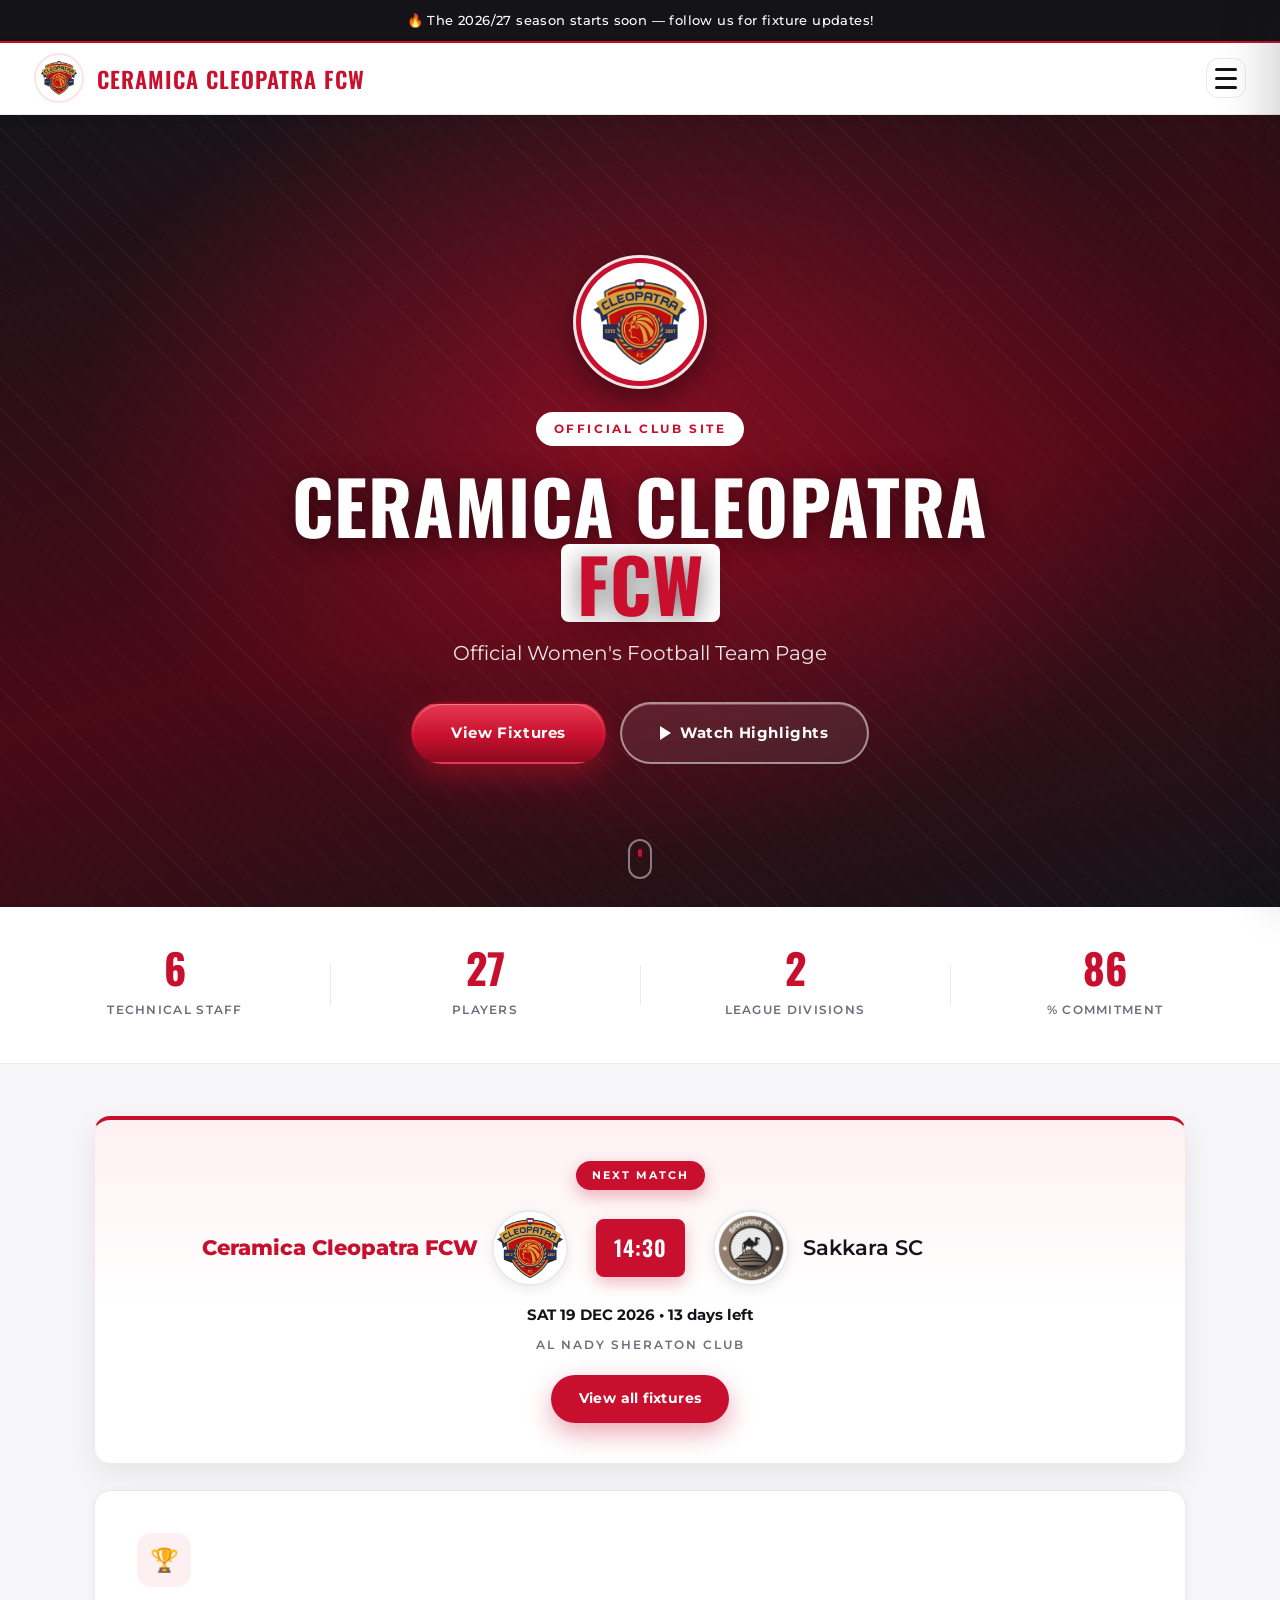
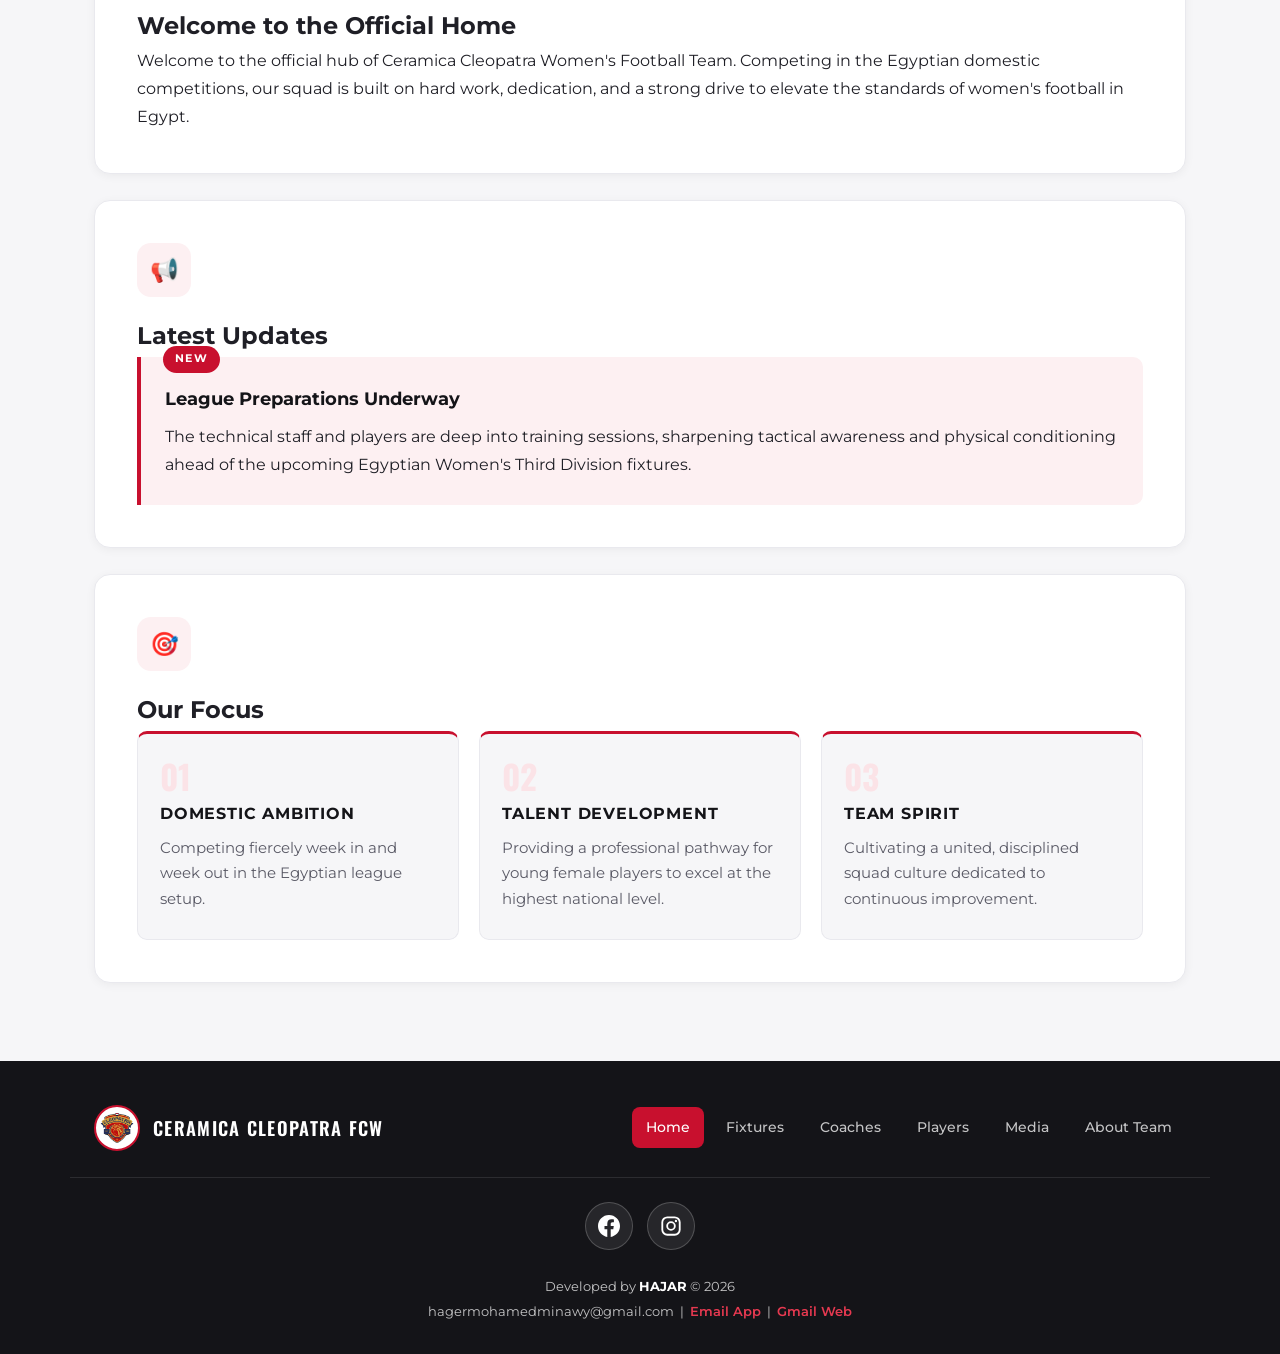
==== index.html @ 6d7df03a "Premium hero buttons" ====
<!DOCTYPE html>
<html lang="en" dir="ltr">
<head>
  <meta charset="UTF-8">
  <meta name="viewport" content="width=device-width, initial-scale=1.0">
  <title>Ceramica Cleopatra FCW - Home</title>
  <meta name="description" content="Official website of Ceramica Cleopatra Women's Football Team - competing in Egyptian domestic competitions.">
  <meta property="og:type" content="website">
  <meta property="og:site_name" content="Ceramica Cleopatra FCW">
  <meta property="og:title" content="Ceramica Cleopatra FCW - Home">
  <meta property="og:description" content="Official website of Ceramica Cleopatra Women's Football Team - competing in Egyptian domestic competitions.">
  <meta property="og:image" content="logo.png">
  <meta name="twitter:card" content="summary_large_image">

  <!-- Modern Athletic Typography -->
  <link rel="preconnect" href="https://fonts.googleapis.com">
  <link rel="preconnect" href="https://fonts.gstatic.com" crossorigin>
  <link href="https://fonts.googleapis.com/css2?family=Montserrat:wght@400;500;600;700;800&family=Oswald:wght@500;600;700&family=Cairo:wght@400;500;600;700;800&display=swap" rel="stylesheet">

  <link rel="icon" type="image/png" href="logo.png">
  <!-- Analytics: 1) publish the site, 2) add it at dash.cloudflare.com → Web Analytics (free),
       3) paste your token below and uncomment the script. -->
  <!-- <script defer src="https://static.cloudflareinsights.com/beacon.min.js" data-cf-beacon='{"token": "PASTE_TOKEN_HERE"}'></script> -->
  <link rel="stylesheet" href="style.css?v=12">
</head>
<body>

  <!-- Top announcement bar -->
  <div class="announcement-bar" data-i18n="announcement">
    🔥 The 2026/27 season starts soon — follow us for fixture updates!
  </div>

  <header class="site-header">
    <a href="index.html" class="brand-logo">
      <img src="logo.png" alt="Ceramica Cleopatra FC Logo" onerror="this.onerror=null;this.src='https://via.placeholder.com/50?text=FC'">
      <span class="brand-title" data-i18n="logoTitle">Ceramica Cleopatra FCW</span>
    </a>
    <button class="menu-toggle" id="menuToggle" aria-label="Open Navigation">
      <span class="bar"></span><span class="bar"></span><span class="bar"></span>
    </button>
  </header>

  <nav class="nav-drawer" id="navDrawer">
    <button class="close-btn" id="closeBtn" aria-label="Close Navigation">&times;</button>
    <div class="drawer-brand">Ceramica Cleopatra <span>FCW</span></div>
    <ul class="drawer-menu">
      <li><a href="index.html" data-i18n="home">Home</a></li>
      <li><a href="fixtures.html" data-i18n="fixtures">Fixtures</a></li>
      <li><a href="coaches.html" data-i18n="coaches">Coaches</a></li>
      <li><a href="players.html" data-i18n="players">Players</a></li>
      <li><a href="media.html" data-i18n="media">Media</a></li>
      <li><a href="about.html" data-i18n="aboutTeam">About Team</a></li>
    </ul>
    <div class="drawer-lang-wrapper">
      <label class="lang-label" for="langSelect">Language</label>
      <div class="lang-box">
        <select id="langSelect" class="lang-select" aria-label="Language Selector">
          <option value="en">English</option>
          <option value="ar">العربية</option>
        </select>
      </div>
      <div class="drawer-contact">
        <p>Developed by <strong>HAJAR</strong></p>
        <a href="mailto:hagermohamedminawy@gmail.com?subject=Message%20from%20Ceramica%20Cleopatra%20Website">hagermohamedminawy@gmail.com</a>
      </div>
    </div>
  </nav>

  <div class="overlay" id="overlay"></div>

  <!-- Dynamic Hero Banner -->
  <section class="hero-banner">
    <div class="hero-overlay"></div>
    <div class="hero-pattern"></div>
    <div class="hero-scroll-hint"></div>
    <div class="hero-content fade-in-up">
      <div class="hero-logo-ring">
        <img src="logo.png" alt="Ceramica Cleopatra FC Logo" onerror="this.onerror=null;this.src='https://via.placeholder.com/120?text=FC'">
      </div>
      <span class="hero-eyebrow" data-i18n="heroEyebrow">Official Club Site</span>
      <h1 data-i18n-html="heroTitle">Ceramica Cleopatra <span>FCW</span></h1>
      <p data-i18n="heroSubtitle">Official Women's Football Team Page</p>
      <div class="hero-actions">
        <a href="fixtures.html" class="btn btn-red" data-i18n="viewFixtures">View Fixtures</a>
        <a href="media.html" class="btn btn-outline" data-i18n="viewMedia">Watch Highlights</a>
      </div>
    </div>
  </section>

  <!-- Quick stats strip -->
  <section class="stats-strip" aria-label="Club statistics">
    <div class="stat">
      <span class="stat-number" data-count="7">0</span>
      <span class="stat-label" data-i18n="statStaff">Technical Staff</span>
    </div>
    <div class="stat">
      <span class="stat-number" data-count="32">32</span>
      <span class="stat-label" data-i18n="statPlayers">Players</span>
    </div>
    <div class="stat">
      <span class="stat-number" data-count="3">0</span>
      <span class="stat-label" data-i18n="statDivisions">League Divisions</span>
    </div>
    <div class="stat">
      <span class="stat-number" data-count="100">0</span>
      <span class="stat-label" data-i18n="statCommitment">% Commitment</span>
    </div>
  </section>

  <main class="home-main">
    <div id="next-match"></div>

    <div class="content-box fade-in-up">
      <div class="content-icon">🏆</div>
      <h2 data-i18n="welcomeHeader">Welcome to the Official Home</h2>
      <p data-i18n="welcomeText">Welcome to the official hub of Ceramica Cleopatra Women's Football Team. Competing in the Egyptian domestic competitions, our squad is built on hard work, dedication, and a strong drive to elevate the standards of women's football in Egypt.</p>
    </div>

    <div class="content-box fade-in-up">
      <div class="content-icon">📢</div>
      <h2 data-i18n="newsHeader">Latest Updates</h2>
      <div class="news-item">
        <span class="news-badge">NEW</span>
        <h3 class="news-title" data-i18n="newsTitle1">League Preparations Underway</h3>
        <p data-i18n="newsText1">The technical staff and players are deep into training sessions, sharpening tactical awareness and physical conditioning ahead of the upcoming Egyptian Women's Third Division fixtures.</p>
      </div>
    </div>

    <div class="content-box fade-in-up">
      <div class="content-icon">🎯</div>
      <h2 data-i18n="pillarsHeader">Our Focus</h2>
      <div class="pillars-grid">
        <div class="pillar-card">
          <div class="pillar-num">01</div>
          <h3 data-i18n="pillar1Title">Domestic Ambition</h3>
          <p data-i18n="pillar1Text">Competing fiercely week in and week out in the Egyptian league setup.</p>
        </div>
        <div class="pillar-card">
          <div class="pillar-num">02</div>
          <h3 data-i18n="pillar2Title">Talent Development</h3>
          <p data-i18n="pillar2Text">Providing a professional pathway for young female players to excel at the highest national level.</p>
        </div>
        <div class="pillar-card">
          <div class="pillar-num">03</div>
          <h3 data-i18n="pillar3Title">Team Spirit</h3>
          <p data-i18n="pillar3Text">Cultivating a united, disciplined squad culture dedicated to continuous improvement.</p>
        </div>
      </div>
    </div>
  </main>

  <footer class="site-footer">
    <div class="footer-top">
      <div class="footer-brand">
        <img src="logo.png" alt="Logo" onerror="this.onerror=null;this.src='https://via.placeholder.com/40?text=FC'">
        <h3 data-i18n="logoTitle">Ceramica Cleopatra FCW</h3>
      </div>
      <ul class="footer-links">
        <li><a href="index.html" data-i18n="home">Home</a></li>
        <li><a href="fixtures.html" data-i18n="fixtures">Fixtures</a></li>
        <li><a href="coaches.html" data-i18n="coaches">Coaches</a></li>
        <li><a href="players.html" data-i18n="players">Players</a></li>
        <li><a href="media.html" data-i18n="media">Media</a></li>
        <li><a href="about.html" data-i18n="aboutTeam">About Team</a></li>
      </ul>
    </div>
    <div class="footer-social">
      <a href="https://www.facebook.com/share/19YgMGzkey/" target="_blank" rel="noopener" aria-label="Facebook" class="social-btn fb">
        <svg viewBox="0 0 24 24" fill="currentColor" aria-hidden="true"><path d="M24 12.073c0-6.627-5.373-12-12-12s-12 5.373-12 12c0 5.99 4.388 10.954 10.125 11.854v-8.385H7.078v-3.47h3.047V9.43c0-3.007 1.792-4.669 4.533-4.669 1.312 0 2.686.235 2.686.235v2.953H15.83c-1.491 0-1.956.925-1.956 1.874v2.25h3.328l-.532 3.47h-2.796v8.385C19.612 23.027 24 18.062 24 12.073z"/></svg>
      </a>
      <a href="https://instagram.com/cleopatrafcw" target="_blank" rel="noopener" aria-label="Instagram" class="social-btn ig">
        <svg viewBox="0 0 24 24" fill="none" stroke="currentColor" stroke-width="2" aria-hidden="true"><rect x="2.5" y="2.5" width="19" height="19" rx="5.5"/><circle cx="12" cy="12" r="4.2"/><circle cx="17.4" cy="6.6" r="1.3" fill="currentColor" stroke="none"/></svg>
      </a>
    </div>
    <div class="footer-bottom">
      <p>Developed by <strong>HAJAR</strong> &copy; <span id="year"></span></p>
      <p>
        hagermohamedminawy@gmail.com &nbsp;|&nbsp;
        <a href="mailto:hagermohamedminawy@gmail.com?subject=Message%20from%20Ceramica%20Cleopatra%20Website">Email App</a>
        &nbsp;|&nbsp;
        <a href="https://mail.google.com/mail/u/0/?fs=1&tf=cm&source=mailto&to=hagermohamedminawy@gmail.com&su=Message%20from%20Ceramica%20Cleopatra%20Website" target="_blank" rel="noopener">Gmail Web</a>
      </p>
    </div>
  </footer>

  <button id="toTop" aria-label="Back to top" title="Back to top">&uarr;</button>

  <script src="script.js?v=9"></script>
</body>
</html>
---- style.css ----
/* ============================================================
   Ceramica Cleopatra FCW
   Theme matched to logo: Red + White + Black
   ============================================================ */

/* --- Design Tokens --- */
:root {
  --red: #C8102E;
  --red-dark: #8C0A1F;
  --red-deep: #5E0514;
  --red-soft: #E63950;
  --red-tint: #FDF0F2;
  --red-tint-2: #FBE3E7;

  --black: #141418;
  --ink: #1F1F26;
  --ink-soft: #5A5A66;
  --ink-mute: #6C6C7C;

  --white: #FFFFFF;
  --bg: #F6F6F8;
  --line: #E9E9EE;

  --grad-red: linear-gradient(135deg, var(--red-dark), var(--red));
  --grad-red-deep: linear-gradient(135deg, var(--red-deep), var(--red-dark));

  --font-display: 'Oswald', 'Montserrat', sans-serif;
  --font-body: 'Montserrat', sans-serif;

  --header-h: 72px;
  --radius: 16px;
  --radius-sm: 10px;
  --shadow-sm: 0 2px 10px rgba(20, 20, 24, 0.05);
  --shadow: 0 10px 30px rgba(20, 20, 24, 0.07);
  --shadow-lg: 0 22px 50px rgba(20, 20, 24, 0.13);
  --ease: cubic-bezier(0.22, 1, 0.36, 1);
}

/* --- Reset --- */
* {
  box-sizing: border-box;
  margin: 0;
  padding: 0;
}

html {
  scroll-behavior: smooth;
  -webkit-text-size-adjust: 100%;
}

body {
  font-family: var(--font-body);
  background: var(--bg);
  color: var(--ink);
  font-size: 16px;
  line-height: 1.75;
  overflow-x: hidden;
  min-height: 100vh;
  display: flex;
  flex-direction: column;
  -webkit-font-smoothing: antialiased;
}

img {
  max-width: 100%;
  display: block;
}

a {
  text-decoration: none;
  color: inherit;
}

ul {
  list-style: none;
}

button,
input,
select {
  font-family: inherit;
}

/* --- Accessibility: focus ring --- */
:focus-visible {
  outline: 3px solid var(--red);
  outline-offset: 3px;
  border-radius: 4px;
}

/* ============================================================
   Announcement Bar
   ============================================================ */
.announcement-bar {
  background: var(--black);
  color: #fff;
  text-align: center;
  font-size: 0.82rem;
  font-weight: 500;
  letter-spacing: 0.4px;
  padding: 9px 16px;
  border-bottom: 2px solid var(--red);
}

/* ============================================================
   Header
   ============================================================ */
.site-header {
  background: var(--white);
  border-bottom: 1px solid var(--line);
  height: var(--header-h);
  display: flex;
  align-items: center;
  justify-content: space-between;
  padding: 0 clamp(16px, 4vw, 34px);
  position: sticky;
  top: 0;
  z-index: 100;
  box-shadow: var(--shadow-sm);
}

.brand-logo {
  display: flex;
  align-items: center;
  gap: 13px;
  min-width: 0;
}

.brand-logo img {
  height: 50px;
  width: 50px;
  object-fit: contain;
  border-radius: 50%;
  background: var(--white);
  padding: 3px;
  border: 2px solid var(--red-tint-2);
  cursor: pointer;
  transition: background 0.35s var(--ease), border-color 0.35s var(--ease),
              transform 0.35s var(--ease), box-shadow 0.35s var(--ease);
}

/* LOGO HOVER: red instead of white */
.brand-logo img:hover {
  background: var(--red);
  border-color: var(--red);
  transform: scale(1.07) rotate(-6deg);
  box-shadow: 0 8px 22px rgba(200, 16, 46, 0.35);
}

.brand-title {
  font-family: var(--font-display);
  font-size: clamp(1rem, 2.4vw, 1.4rem);
  font-weight: 600;
  letter-spacing: 1px;
  text-transform: uppercase;
  color: var(--black);
  line-height: 1.15;
  white-space: nowrap;
  overflow: hidden;
  text-overflow: ellipsis;
}

.brand-title::first-line {
  color: var(--red);
}

/* --- Hamburger --- */
.menu-toggle {
  width: 40px;
  height: 40px;
  display: flex;
  flex-direction: column;
  justify-content: center;
  gap: 6px;
  align-items: center;
  background: transparent;
  border: 1px solid var(--line);
  border-radius: 12px;
  cursor: pointer;
  transition: background 0.3s, border-color 0.3s, transform 0.3s var(--ease);
}

.menu-toggle:hover {
  background: var(--red);
  border-color: var(--red);
  transform: translateY(-2px);
}

.menu-toggle .bar {
  width: 22px;
  height: 3px;
  background: var(--black);
  border-radius: 3px;
  transition: background 0.3s, transform 0.3s var(--ease), width 0.3s;
}

.menu-toggle:hover .bar {
  background: var(--white);
  width: 15px;
}

.menu-toggle:hover .bar:nth-child(2) {
  width: 22px;
}

/* ============================================================
   Drawer Navigation
   ============================================================ */
.nav-drawer {
  position: fixed;
  top: 0;
  right: 0;
  width: min(300px, 86vw);
  height: 100%;
  background: var(--white);
  z-index: 200;
  display: flex;
  flex-direction: column;
  transform: translateX(100%);
  transition: transform 0.42s var(--ease);
  box-shadow: -14px 0 44px rgba(20, 20, 24, 0.18);
  overflow-y: auto;
}

.nav-drawer.open {
  transform: translateX(0);
}

.close-btn {
  align-self: flex-end;
  background: transparent;
  border: none;
  font-size: 2.4rem;
  line-height: 1;
  width: 56px;
  height: 56px;
  cursor: pointer;
  color: var(--ink-soft);
  transition: color 0.25s, background 0.25s, border-radius 0.25s;
}

.close-btn:hover {
  color: var(--white);
  background: var(--red);
  border-radius: 12px 0 0 12px;
}

.drawer-brand {
  font-family: var(--font-display);
  font-size: 1.6rem;
  text-transform: uppercase;
  padding: 0 30px 15px;
  color: var(--black);
  border-bottom: 1px solid #eee;
  margin-bottom: 10px;
  font-weight: 700;
}

.drawer-brand span {
  color: var(--red);
}

.drawer-menu {
  flex-grow: 1;
  padding: 10px 0;
}

.drawer-menu li a {
  display: flex;
  align-items: center;
  gap: 14px;
  padding: 15px 30px;
  color: var(--ink);
  font-size: 1.1rem;
  font-weight: 600;
  border-left: 4px solid transparent;
  transition: background 0.25s, color 0.25s, border-color 0.25s, padding-left 0.25s;
}

.drawer-menu li a::before {
  content: '';
  width: 8px;
  height: 8px;
  border-radius: 50%;
  background: var(--red);
  flex-shrink: 0;
  opacity: 0;
  transform: scale(0.4);
  transition: opacity 0.25s, transform 0.25s var(--ease);
}

/* NAV HOVER: red tint instead of white */
.drawer-menu li a:hover {
  background: var(--red-tint);
  color: var(--red-dark);
  border-left-color: var(--red);
  padding-left: 36px;
}

.drawer-menu li a:hover::before {
  opacity: 1;
  transform: scale(1);
}

/* current page */
.drawer-menu li a.active {
  background: var(--red-tint);
  color: var(--red-dark);
  border-left-color: var(--red);
}

.drawer-menu li a.active::before {
  opacity: 1;
  transform: scale(1);
}

.drawer-lang-wrapper {
  padding: 20px 30px;
  background: var(--black);
  color: #fff;
  margin-top: auto;
}

.lang-label {
  display: block;
  font-size: 0.8rem;
  text-transform: uppercase;
  letter-spacing: 1px;
  opacity: 0.7;
  margin-bottom: 8px;
}

.lang-select {
  width: 100%;
  padding: 10px;
  border-radius: 5px;
  border: none;
  font-family: inherit;
  font-weight: 600;
  margin-bottom: 14px;
  cursor: pointer;
}

.drawer-contact {
  font-size: 0.85rem;
}

.drawer-contact p {
  margin-bottom: 4px;
}

.drawer-contact a {
  color: var(--red-soft);
  text-decoration: none;
  font-weight: 500;
  word-break: break-all;
  transition: color 0.25s;
}

.drawer-contact a:hover {
  color: #fff;
  text-decoration: underline;
}

/* --- Overlay --- */
.overlay {
  position: fixed;
  inset: 0;
  background: rgba(20, 20, 24, 0.55);
  backdrop-filter: blur(3px);
  z-index: 150;
  opacity: 0;
  visibility: hidden;
  transition: opacity 0.35s, visibility 0.35s;
}

.overlay.visible {
  opacity: 1;
  visibility: visible;
}

/* ============================================================
   Hero
   ============================================================ */
.hero-banner {
  position: relative;
  min-height: 560px;
  height: 88vh;
  display: flex;
  align-items: center;
  justify-content: center;
  text-align: center;
  padding: 40px 20px;
  background: var(--black);
  background-size: cover;
  background-position: center;
  isolation: isolate;
}

.hero-overlay {
  position: absolute;
  inset: 0;
  z-index: 1;
  background:
    radial-gradient(ellipse at 50% 40%, rgba(200, 16, 46, 0.5) 0%, transparent 62%),
    linear-gradient(165deg, rgba(20, 20, 24, 0.82) 0%, rgba(94, 5, 20, 0.72) 55%, rgba(20, 20, 24, 0.9) 100%);
}

.hero-content {
  position: relative;
  z-index: 2;
  color: #fff;
  max-width: 800px;
}

/* --- Hero Logo Medallion --- */
.hero-logo-ring {
  width: 128px;
  height: 128px;
  margin: 0 auto 26px;
  padding: 5px;
  border-radius: 50%;
  background: var(--red);
  box-shadow: 0 0 0 3px rgba(255, 255, 255, 0.9), 0 12px 32px rgba(0, 0, 0, 0.45);
  transition: transform 0.5s var(--ease), box-shadow 0.5s var(--ease);
  cursor: pointer;
}

.hero-logo-ring:hover {
  transform: scale(1.08);
  box-shadow: 0 0 0 4px rgba(255, 255, 255, 0.9), 0 0 44px rgba(200, 16, 46, 0.55);
}

.hero-logo-ring img {
  width: 100%;
  height: 100%;
  border-radius: 50%;
  object-fit: contain;
  background: var(--white);
  padding: 8px;
  transition: background 0.4s var(--ease);
}

/* LOGO HOVER: red instead of white */
.hero-logo-ring:hover img {
  background: var(--red);
}

.hero-eyebrow {
  display: inline-block;
  background: var(--white);
  color: var(--red);
  font-weight: 700;
  font-size: 0.72rem;
  text-transform: uppercase;
  letter-spacing: 2.6px;
  padding: 7px 18px;
  border-radius: 999px;
  margin-bottom: 20px;
  transition: background 0.35s, color 0.35s;
}

.hero-content:hover .hero-eyebrow {
  background: var(--red);
  color: var(--white);
}

.hero-content h1 {
  font-family: var(--font-display);
  font-size: clamp(2.2rem, 6.5vw, 4.6rem);
  font-weight: 700;
  text-transform: uppercase;
  line-height: 1.06;
  letter-spacing: 1px;
  margin-bottom: 14px;
  text-shadow: 0 4px 26px rgba(0, 0, 0, 0.55);
}

.hero-content h1 span {
  display: inline-block;
  background: var(--white);
  color: var(--red);
  padding: 0 16px;
  border-radius: 8px;
  transition: background 0.35s, color 0.35s;
}

.hero-content:hover h1 span {
  background: var(--red);
  color: var(--white);
}

.hero-content > p {
  font-size: clamp(0.98rem, 1.9vw, 1.22rem);
  font-weight: 400;
  color: rgba(255, 255, 255, 0.9);
  max-width: 560px;
  margin: 0 auto 32px;
}

.hero-actions {
  display: flex;
  gap: 14px;
  justify-content: center;
  flex-wrap: wrap;
}

/* --- Buttons --- */
.btn {
  display: inline-flex;
  align-items: center;
  justify-content: center;
  gap: 9px;
  padding: 14px 32px;
  border-radius: 999px;
  font-weight: 700;
  font-size: 0.9rem;
  letter-spacing: 0.4px;
  border: 2px solid transparent;
  cursor: pointer;
  transition: transform 0.28s var(--ease), background 0.28s, color 0.28s,
              border-color 0.28s, box-shadow 0.28s;
}

.btn-red {
  background: var(--red);
  color: var(--white);
  box-shadow: 0 10px 26px rgba(200, 16, 46, 0.36);
}

.btn-red:hover {
  background: var(--red-dark);
  transform: translateY(-3px);
  box-shadow: 0 14px 34px rgba(200, 16, 46, 0.5);
}

.btn-outline {
  background: transparent;
  color: #fff;
  border-color: rgba(255, 255, 255, 0.55);
}

.btn-outline:hover {
  background: var(--red);
  border-color: var(--red);
  color: var(--white);
  transform: translateY(-3px);
}

/* --- Premium hero buttons --- */
.hero-actions .btn {
  position: relative;
  overflow: hidden;
  isolation: isolate;
  padding: 16px 38px;
  font-size: 0.95rem;
  letter-spacing: 0.6px;
}

.hero-actions .btn:active {
  transform: translateY(-1px) scale(0.99);
}

.hero-actions .btn-red {
  background: linear-gradient(180deg, var(--red-soft), var(--red) 55%, var(--red-dark));
  box-shadow: 0 12px 30px rgba(200, 16, 46, 0.45),
              inset 0 1px 0 rgba(255, 255, 255, 0.35);
}

/* shine sweep across the primary button */
.hero-actions .btn-red::after {
  content: '';
  position: absolute;
  top: 0;
  bottom: 0;
  left: -90px;
  width: 60px;
  z-index: 1;
  background: linear-gradient(105deg, transparent, rgba(255, 255, 255, 0.55), transparent);
  transform: skewX(-20deg);
  transition: left 0.65s ease;
  pointer-events: none;
}

.hero-actions .btn-red:hover::after {
  left: calc(100% + 50px);
}

/* frosted-glass ghost button with play wedge */
.hero-actions .btn-outline {
  background: rgba(255, 255, 255, 0.08);
  -webkit-backdrop-filter: blur(12px);
  backdrop-filter: blur(12px);
  border-color: rgba(255, 255, 255, 0.5);
  box-shadow: inset 0 1px 0 rgba(255, 255, 255, 0.22);
}

.hero-actions .btn-outline::before {
  content: '';
  width: 0;
  height: 0;
  flex-shrink: 0;
  border-top: 7px solid transparent;
  border-bottom: 7px solid transparent;
  border-left: 11px solid currentColor;
}

.hero-actions .btn-outline:hover {
  box-shadow: 0 14px 32px rgba(200, 16, 46, 0.5),
              inset 0 1px 0 rgba(255, 255, 255, 0.25);
}

/* subtle diagonal texture on the photo-less hero */
.hero-pattern {
  position: absolute;
  inset: 0;
  z-index: 1;
  opacity: 0.04;
  background-image: repeating-linear-gradient(
    45deg,
    #fff 0, #fff 1px,
    transparent 1px, transparent 22px
  );
  pointer-events: none;
}

/* drawer language wrapper + players section spacing */
.lang-box {
  margin-bottom: 4px;
}

.roster-section {
  margin-top: 4px;
}

/* --- Scroll hint --- */
.hero-scroll-hint {
  position: absolute;
  bottom: 28px;
  left: 50%;
  transform: translateX(-50%);
  z-index: 3;
  width: 24px;
  height: 40px;
  border: 2px solid rgba(255, 255, 255, 0.45);
  border-radius: 14px;
}

.hero-scroll-hint::after {
  content: '';
  position: absolute;
  top: 8px;
  left: 50%;
  width: 4px;
  height: 8px;
  border-radius: 3px;
  background: var(--red);
  transform: translateX(-50%);
  animation: scrollDot 1.7s ease-in-out infinite;
}

@keyframes scrollDot {
  0%, 100% { opacity: 1; transform: translate(-50%, 0); }
  50% { opacity: 0.2; transform: translate(-50%, 13px); }
}

/* ============================================================
   Stats Strip
   ============================================================ */
.stats-strip {
  background: var(--white);
  border-bottom: 1px solid var(--line);
  display: grid;
  grid-template-columns: repeat(4, 1fr);
  padding: 34px 20px;
}

.stat {
  text-align: center;
  padding: 6px 10px;
  position: relative;
}

.stat + .stat::before {
  content: '';
  position: absolute;
  left: 0;
  top: 50%;
  transform: translateY(-50%);
  width: 1px;
  height: 40px;
  background: var(--line);
}

.stat-number {
  display: block;
  font-family: var(--font-display);
  font-size: clamp(1.9rem, 4vw, 2.6rem);
  font-weight: 700;
  color: var(--red);
  line-height: 1;
  margin-bottom: 6px;
  transition: transform 0.3s var(--ease);
}

.stat:hover .stat-number {
  transform: scale(1.12);
}

.stat-label {
  font-size: 0.74rem;
  text-transform: uppercase;
  letter-spacing: 1.3px;
  color: var(--ink-mute);
  font-weight: 600;
}

/* ============================================================
   Layout
   ============================================================ */
.home-main,
.page-main {
  flex: 1;
  width: 100%;
  max-width: 1140px;
  margin: 0 auto;
  padding: clamp(26px, 5vw, 52px) clamp(16px, 4vw, 24px);
}

/* --- Content Cards --- */
.content-box {
  background: var(--white);
  border: 1px solid var(--line);
  border-radius: var(--radius);
  padding: clamp(26px, 4vw, 42px);
  margin-bottom: 26px;
  box-shadow: var(--shadow-sm);
  transition: transform 0.35s var(--ease), box-shadow 0.35s, border-color 0.35s;
}

.content-box:hover {
  transform: translateY(-4px);
  box-shadow: var(--shadow);
  border-color: var(--red-tint-2);
}

.content-icon {
  width: 54px;
  height: 54px;
  border-radius: 14px;
  background: var(--red-tint);
  display: grid;
  place-items: center;
  font-size: 1.45rem;
  margin-bottom: 18px;
  transition: background 0.35s, transform 0.35s var(--ease);
}

.content-box:hover .content-icon {
  background: var(--red);
  transform: scale(1.08) rotate(-6deg);
}

/* --- Section Titles --- */
.section-title {
  font-family: var(--font-display);
  font-size: clamp(1.5rem, 3.4vw, 2rem);
  font-weight: 600;
  text-transform: uppercase;
  letter-spacing: 1.2px;
  color: var(--black);
  margin-bottom: 22px;
  padding-bottom: 12px;
  position: relative;
  display: inline-block;
}

.section-title::after {
  content: '';
  position: absolute;
  left: 0;
  bottom: 0;
  width: 54px;
  height: 4px;
  border-radius: 3px;
  background: var(--red);
  transition: width 0.4s var(--ease);
}

.section-title:hover::after {
  width: 100%;
}

.lead-text {
  font-size: 1.05rem;
  line-height: 1.85;
  color: var(--ink-soft);
}

/* --- News --- */
.news-item {
  position: relative;
  background: var(--red-tint);
  border-left: 4px solid var(--red);
  border-radius: 0 var(--radius-sm) var(--radius-sm) 0;
  padding: 26px 24px;
  transition: background 0.35s, transform 0.35s var(--ease);
}

.news-item:hover {
  background: var(--red-tint-2);
  transform: translateX(5px);
}

.news-badge {
  position: absolute;
  top: -11px;
  left: 22px;
  background: var(--red);
  color: #fff;
  font-size: 0.66rem;
  font-weight: 700;
  letter-spacing: 1.4px;
  padding: 4px 12px;
  border-radius: 999px;
}

.news-title {
  font-size: 1.15rem;
  font-weight: 700;
  color: var(--black);
  margin-bottom: 8px;
}

/* --- Pillars --- */
.pillars-grid {
  display: grid;
  grid-template-columns: repeat(3, 1fr);
  gap: 20px;
}

.pillar-card {
  background: var(--bg);
  border: 1px solid var(--line);
  border-top: 3px solid var(--red);
  border-radius: var(--radius-sm);
  padding: 26px 22px;
  transition: transform 0.35s var(--ease), box-shadow 0.35s, background 0.35s, border-color 0.35s;
}

.pillar-card:hover {
  transform: translateY(-6px);
  background: var(--white);
  border-color: var(--red);
  border-top-color: var(--red);
  box-shadow: var(--shadow);
}

.pillar-num {
  font-family: var(--font-display);
  font-size: 2.1rem;
  font-weight: 700;
  color: var(--red-tint-2);
  line-height: 1;
  margin-bottom: 6px;
  transition: color 0.35s;
}

.pillar-card:hover .pillar-num {
  color: var(--red);
}

.pillar-card h3 {
  font-size: 0.98rem;
  font-weight: 700;
  text-transform: uppercase;
  letter-spacing: 0.8px;
  color: var(--black);
  margin-bottom: 8px;
}

.pillar-card p {
  font-size: 0.92rem;
  color: var(--ink-soft);
  margin: 0;
}

/* ============================================================
   Page Banner (sub-pages)
   ============================================================ */
.page-banner {
  position: relative;
  min-height: 260px;
  display: flex;
  align-items: center;
  justify-content: center;
  text-align: center;
  padding: 40px 20px;
  background: var(--black);
  background-size: cover;
  background-position: center;
}

.page-banner-overlay {
  position: absolute;
  inset: 0;
  background: linear-gradient(160deg, rgba(20, 20, 24, 0.86), rgba(200, 16, 46, 0.6));
}

.page-banner-content {
  position: relative;
  z-index: 2;
  color: #fff;
}

.page-banner-content .hero-eyebrow {
  background: transparent;
  color: #fff;
  border: 1px solid rgba(255, 255, 255, 0.4);
}

.page-banner-content .hero-eyebrow:hover {
  background: var(--red);
  border-color: var(--red);
  color: #fff;
}

.page-banner-content h1 {
  font-family: var(--font-display);
  font-size: clamp(1.9rem, 5vw, 3.2rem);
  font-weight: 700;
  text-transform: uppercase;
  letter-spacing: 1.4px;
  text-shadow: 0 4px 22px rgba(0, 0, 0, 0.5);
}

/* ============================================================
   COACHES — Tinted page, white cards
   ============================================================ */
.staff-section {
  background: var(--red-tint);
  border-radius: var(--radius);
  padding: clamp(26px, 4vw, 48px);
  border: 1px solid var(--red-tint-2);
}

.staff-intro {
  text-align: center;
  margin-bottom: 40px;
}

.staff-intro .section-title {
  display: inline-block;
}

.staff-lead {
  max-width: 600px;
  margin: 16px auto 0;
  color: var(--ink-soft);
  font-size: 1rem;
}

.staff-list {
  display: grid;
  gap: 22px;
}

/* Profile cards: photo top, name block below, red accents on hover */
.staff-grid {
  display: grid;
  grid-template-columns: repeat(3, 1fr);
  gap: 22px;
}

.staff-card {
  background: var(--white);
  border: 1px solid var(--line);
  border-radius: var(--radius);
  overflow: hidden;
  box-shadow: var(--shadow-sm);
  transition: transform 0.38s var(--ease), box-shadow 0.38s, border-color 0.38s;
}

.staff-card:hover {
  transform: translateY(-8px);
  border-color: var(--red);
  box-shadow: var(--shadow-lg);
}

.staff-card-photo {
  height: 300px;
  overflow: hidden;
  background: var(--red-tint);
  border-bottom: 3px solid transparent;
  transition: border-color 0.38s;
}

.staff-card:hover .staff-card-photo {
  border-bottom-color: var(--red);
}

.staff-card-photo img {
  width: 100%;
  height: 100%;
  object-fit: cover;
  object-position: top;
  transition: transform 0.6s var(--ease);
}

.staff-card:hover .staff-card-photo img {
  transform: scale(1.05);
}

.staff-card-body {
  padding: 20px 18px 24px;
  text-align: left;
}

.staff-card-first {
  display: block;
  font-size: 0.9rem;
  font-weight: 600;
  color: var(--red);
}

.staff-card-body h3 {
  font-family: var(--font-display);
  font-size: 1.5rem;
  font-weight: 700;
  letter-spacing: 0.5px;
  text-transform: uppercase;
  color: var(--black);
  margin: 2px 0 6px;
  transition: color 0.35s;
}

.staff-card:hover .staff-card-body h3 {
  color: var(--red);
}

.staff-card-body p {
  margin: 0;
  font-size: 0.92rem;
  color: var(--ink-soft);
}

html[dir="rtl"] .staff-card-body {
  text-align: right;
}

/* category tabs */
.staff-tabs {
  display: flex;
  gap: clamp(18px, 4vw, 42px);
  border-bottom: 1px solid var(--line);
  margin-bottom: 28px;
  overflow-x: auto;
}

.staff-tab {
  background: none;
  border: none;
  padding: 12px 2px;
  font-size: 0.98rem;
  font-weight: 700;
  color: var(--ink-soft);
  cursor: pointer;
  white-space: nowrap;
  position: relative;
  transition: color 0.3s;
}

.staff-tab:hover {
  color: var(--red-dark);
}

.staff-tab.active {
  color: var(--red);
}

.staff-tab.active::after {
  content: '';
  position: absolute;
  left: 0;
  right: 0;
  bottom: -1px;
  height: 3px;
  border-radius: 3px;
  background: var(--red);
}

/* outlined display title (page banners) */
.outline-title {
  color: transparent !important;
  -webkit-text-stroke: 2px rgba(255, 255, 255, 0.92);
  text-shadow: none !important;
}

@supports not (-webkit-text-stroke: 1px #fff) {
  .outline-title {
    color: #fff !important;
  }
}

/* --- Players grid --- */
.card-grid {
  display: grid;
  grid-template-columns: repeat(auto-fill, minmax(240px, 1fr));
  gap: 22px;
}

.profile-card {
  background: var(--white);
  border: 1px solid var(--line);
  border-radius: var(--radius);
  overflow: hidden;
  box-shadow: var(--shadow-sm);
  transition: transform 0.38s var(--ease), box-shadow 0.38s, border-color 0.38s;
}

.profile-card:hover {
  transform: translateY(-8px);
  box-shadow: var(--shadow-lg);
  border-color: var(--red);
}

.profile-img-wrapper {
  height: 290px;
  background: var(--red-tint);
  overflow: hidden;
}

.profile-img-wrapper img {
  width: 100%;
  height: 100%;
  object-fit: cover;
  object-position: top;
  transition: transform 0.6s var(--ease);
}

.profile-card:hover .profile-img-wrapper img {
  transform: scale(1.06);
}

.profile-info {
  padding: 20px 16px;
  text-align: center;
}

.profile-info h3 {
  font-family: var(--font-display);
  font-size: 1.2rem;
  font-weight: 600;
  color: var(--black);
  margin-bottom: 4px;
}

.profile-info p {
  font-size: 0.86rem;
  font-weight: 600;
  color: var(--red);
  margin: 0;
}

/* --- Search & Filters --- */
.gallery-controls {
  margin: 24px 0 32px;
  text-align: center;
}

.search-box input {
  width: 100%;
  max-width: 420px;
  padding: 14px 24px;
  border-radius: 999px;
  border: 2px solid var(--line);
  background: var(--white);
  font-size: 0.98rem;
  color: var(--ink);
  outline: none;
  transition: border-color 0.3s, box-shadow 0.3s;
}

.search-box input::placeholder {
  color: var(--ink-mute);
}

.search-box input:focus {
  border-color: var(--red);
  box-shadow: 0 0 0 4px rgba(200, 16, 46, 0.12);
}

.filter-buttons {
  display: flex;
  flex-wrap: wrap;
  gap: 10px;
  justify-content: center;
  margin-top: 18px;
}

.filter-btn {
  padding: 10px 24px;
  border-radius: 999px;
  border: 2px solid var(--line);
  background: var(--white);
  color: var(--ink-soft);
  font-weight: 600;
  font-size: 0.9rem;
  cursor: pointer;
  transition: background 0.3s, color 0.3s, border-color 0.3s, transform 0.3s var(--ease);
}

.filter-btn:hover {
  background: var(--red-tint);
  border-color: var(--red);
  color: var(--red-dark);
  transform: translateY(-2px);
}

.filter-btn.active {
  background: var(--red);
  border-color: var(--red);
  color: var(--white);
  box-shadow: 0 8px 20px rgba(200, 16, 46, 0.3);
}

#no-players-msg {
  text-align: center;
  padding: 50px 20px;
  color: var(--ink-soft);
  background: var(--white);
  border: 1px dashed var(--line);
  border-radius: var(--radius);
}

/* ============================================================
   MEDIA — Masonry (Pinterest style)
   ============================================================ */
.media-section {
  margin-bottom: 46px;
}

.masonry-grid {
  column-count: 4;
  column-gap: 16px;
  margin-top: 24px;
}

.masonry-item {
  break-inside: avoid;
  -webkit-column-break-inside: avoid;
  page-break-inside: avoid;
  margin: 0 0 16px;
  position: relative;
  border-radius: var(--radius-sm);
  overflow: hidden;
  background: var(--red-tint);
  box-shadow: var(--shadow-sm);
  cursor: pointer;
  display: block;
  transition: transform 0.38s var(--ease), box-shadow 0.38s;
}

.masonry-item:hover {
  transform: translateY(-5px);
  box-shadow: var(--shadow-lg);
}

.masonry-item img {
  width: 100%;
  height: auto;
  display: block;
  transition: transform 0.6s var(--ease), filter 0.5s;
}

.masonry-item:hover img {
  transform: scale(1.06);
  filter: saturate(1.15);
}

/* --- Videos --- */
.video-grid {
  display: grid;
  grid-template-columns: repeat(auto-fit, minmax(340px, 1fr));
  gap: 20px;
  margin-top: 24px;
}

.video-card {
  background: var(--white);
  border: 1px solid var(--line);
  border-radius: var(--radius);
  overflow: hidden;
  box-shadow: var(--shadow-sm);
  transition: transform 0.35s var(--ease), box-shadow 0.35s, border-color 0.35s;
}

.video-card:hover {
  transform: translateY(-5px);
  box-shadow: var(--shadow-lg);
  border-color: var(--red);
}

.video-card video,
.video-card iframe {
  width: 100%;
  height: 260px;
  display: block;
  border: 0;
  background: var(--black);
}

/* --- Lightbox --- */
.photo-modal {
  position: fixed;
  inset: 0;
  z-index: 300;
  background: rgba(20, 20, 24, 0.94);
  display: grid;
  place-items: center;
  padding: 30px;
  opacity: 0;
  visibility: hidden;
  transition: opacity 0.35s, visibility 0.35s;
}

.photo-modal.open {
  opacity: 1;
  visibility: visible;
}

.modal-close {
  position: absolute;
  top: 16px;
  inset-inline-end: 16px;
  width: 52px;
  height: 52px;
  border-radius: 50%;
  background: var(--red);
  border: 2px solid rgba(255, 255, 255, 0.35);
  color: #fff;
  font-size: 1.7rem;
  font-weight: 300;
  line-height: 1;
  display: grid;
  place-items: center;
  cursor: pointer;
  box-shadow: 0 8px 22px rgba(0, 0, 0, 0.5);
  transition: background 0.3s, color 0.3s, transform 0.3s var(--ease);
}

.modal-close:hover {
  background: var(--white);
  color: var(--black);
  transform: rotate(90deg);
}

.modal-content {
  max-width: 92vw;
  max-height: 78vh;
  border-radius: var(--radius-sm);
  border: 1px solid rgba(255, 255, 255, 0.16);
  box-shadow: var(--shadow-lg);
  transform: scale(0.94);
  transition: transform 0.4s var(--ease);
}

.photo-modal.open .modal-content {
  transform: scale(1);
}

.modal-caption {
  margin-top: 14px;
  color: rgba(255, 255, 255, 0.8);
  font-size: 0.85rem;
  font-weight: 500;
  letter-spacing: 0.4px;
  text-align: center;
  max-width: 90vw;
}

body.modal-open {
  overflow: hidden;
}

/* ============================================================
   FIXTURES — Chelsea-style match cards (no tickets / watch)
   ============================================================ */
.fixtures-section {
  max-width: 960px;
  margin: 0 auto;
}

.fixtures-intro {
  text-align: center;
  margin-bottom: 36px;
}

.fixtures-intro .section-title {
  display: inline-block;
}

.fixtures-lead {
  max-width: 620px;
  margin: 16px auto 0;
  color: var(--ink-soft);
  font-size: 1rem;
}

.fixtures-list {
  display: grid;
  gap: 34px;
}

.fixture-month {
  font-family: var(--font-display);
  font-size: clamp(1.5rem, 3.5vw, 2.1rem);
  font-weight: 600;
  text-transform: uppercase;
  letter-spacing: 1.4px;
  color: var(--black);
  margin-bottom: 18px;
  padding-bottom: 10px;
  border-bottom: 3px solid var(--red);
  display: inline-block;
}

.fixture-card {
  background: var(--white);
  border: 1px solid var(--line);
  border-radius: var(--radius);
  padding: clamp(24px, 4vw, 38px) clamp(18px, 4vw, 36px);
  margin-bottom: 20px;
  box-shadow: var(--shadow-sm);
  text-align: center;
  transition: transform 0.35s var(--ease), box-shadow 0.35s, border-color 0.35s;
}

.fixture-card:last-child {
  margin-bottom: 0;
}

.fixture-card:hover {
  transform: translateY(-4px);
  border-color: var(--red);
  box-shadow: var(--shadow-lg);
}

.fixture-top {
  display: flex;
  align-items: center;
  justify-content: center;
  gap: 12px;
  flex-wrap: wrap;
  margin-bottom: 4px;
}

.fixture-date {
  font-size: 0.92rem;
  font-weight: 700;
  letter-spacing: 1.6px;
  text-transform: uppercase;
  color: var(--black);
  margin: 0;
}

.fixture-week {
  font-size: 0.68rem;
  font-weight: 700;
  letter-spacing: 1px;
  text-transform: uppercase;
  color: var(--red-dark);
  background: var(--red-tint);
  border: 1px solid var(--red-tint-2);
  padding: 3px 11px;
  border-radius: 999px;
  transition: background 0.3s, color 0.3s;
}

.fixture-card:hover .fixture-week {
  background: var(--red);
  border-color: var(--red);
  color: #fff;
}

.fixture-comp {
  font-size: 0.72rem;
  font-weight: 600;
  letter-spacing: 2.2px;
  text-transform: uppercase;
  color: var(--ink-mute);
  margin-bottom: 22px;
}

.fixture-teams {
  display: flex;
  align-items: center;
  justify-content: center;
  gap: clamp(10px, 3vw, 28px);
}

.fixture-team {
  display: flex;
  align-items: center;
  gap: 14px;
  flex: 1 1 0;
  min-width: 0;
}

.fixture-team.home {
  justify-content: flex-end;
  text-align: right;
}

.fixture-team.away {
  justify-content: flex-start;
  text-align: left;
}

.fixture-name {
  font-size: clamp(1rem, 2.4vw, 1.3rem);
  font-weight: 600;
  color: var(--black);
  line-height: 1.35;
  overflow-wrap: break-word;
}

.fixture-name.ours {
  color: var(--red);
  font-weight: 800;
}

/* club badge: white circle with red ring, like the Ceramica badge */
.club-badge {
  position: relative;
  width: clamp(56px, 8vw, 76px);
  height: clamp(56px, 8vw, 76px);
  flex-shrink: 0;
  border-radius: 50%;
  background: #fff;
  border: 2px solid var(--line);
  box-shadow: 0 4px 12px rgba(20, 20, 24, 0.08);
  display: grid;
  place-items: center;
  overflow: hidden;
  transition: border-color 0.35s, transform 0.35s var(--ease), box-shadow 0.35s;
}

.club-badge i {
  font-style: normal;
  font-family: var(--font-display);
  font-weight: 700;
  font-size: 1.25rem;
  color: var(--red);
}

.club-badge img {
  position: absolute;
  inset: 0;
  width: 100%;
  height: 100%;
  object-fit: cover;
  background: #fff;
}

.fixture-card:hover .club-badge {
  border-color: var(--line);
  transform: scale(1.06);
  box-shadow: 0 8px 20px rgba(20, 20, 24, 0.14);
}

.fixture-time {
  flex-shrink: 0;
  font-family: var(--font-display);
  font-size: clamp(1.05rem, 2.4vw, 1.35rem);
  font-weight: 600;
  letter-spacing: 1px;
  color: #fff;
  background: var(--red);
  border: 2px solid var(--red);
  border-radius: 8px;
  padding: 8px 16px;
  box-shadow: 0 6px 16px rgba(200, 16, 46, 0.28);
  transition: background 0.35s, transform 0.35s var(--ease), box-shadow 0.35s;
}

.fixture-card:hover .fixture-time {
  background: var(--red-dark);
  border-color: var(--red-dark);
  transform: scale(1.05);
  box-shadow: 0 8px 22px rgba(200, 16, 46, 0.4);
}

.fixture-venue {
  margin-top: 20px;
  font-size: 0.74rem;
  font-weight: 600;
  letter-spacing: 2px;
  text-transform: uppercase;
  color: var(--ink-mute);
}

/* played (past) fixtures render dimmed */
.fixture-card.played {
  background: var(--bg);
}

.fixture-card.played .fixture-time {
  background: #fff;
  color: var(--ink-mute);
  border-color: var(--line);
  box-shadow: none;
}

.fixture-card.played .club-badge {
  border-color: var(--line);
  box-shadow: none;
}

.fixture-played {
  font-size: 0.68rem;
  font-weight: 700;
  letter-spacing: 1px;
  text-transform: uppercase;
  color: var(--ink-mute);
  background: var(--white);
  border: 1px solid var(--line);
  padding: 3px 11px;
  border-radius: 999px;
}

/* fixtures footnote */
.fixtures-note {
  margin-top: 14px;
  font-size: 0.8rem;
  color: var(--ink-mute);
}

/* players empty state */
.players-empty {
  text-align: center;
  padding: clamp(36px, 6vw, 60px) 24px;
  background: var(--white);
  border: 1px dashed var(--red-tint-2);
  border-radius: var(--radius);
}

.players-empty-icon {
  font-size: 3rem;
  margin-bottom: 12px;
}

.players-empty h3 {
  font-family: var(--font-display);
  font-size: 1.4rem;
  color: var(--black);
  margin-bottom: 8px;
  text-transform: uppercase;
  letter-spacing: 0.8px;
}

html[dir="rtl"] .players-empty h3 {
  letter-spacing: 0;
}

.players-empty p {
  color: var(--ink-soft);
  max-width: 440px;
  margin: 0 auto;
}

.players-empty-actions {
  display: flex;
  gap: 12px;
  justify-content: center;
  flex-wrap: wrap;
  margin-top: 22px;
}

/* secondary red outline button */
.btn-outline-red {
  background: transparent;
  color: var(--red);
  border-color: var(--red);
}

.btn-outline-red:hover {
  background: var(--red);
  color: #fff;
  transform: translateY(-3px);
  box-shadow: 0 12px 26px rgba(200, 16, 46, 0.3);
}

/* ---------- Fixtures responsive ---------- */
@media (max-width: 560px) {
  .fixture-teams {
    gap: 8px;
  }

  .fixture-team {
    gap: 8px;
  }

  .fixture-name {
    font-size: 0.88rem;
  }

  .fixture-time {
    padding: 6px 10px;
    font-size: 0.95rem;
  }

  .fixture-comp {
    letter-spacing: 1.2px;
  }
}

/* ============================================================
   RTL — Cairo font + no letter-spacing on Arabic script
   ============================================================ */
html[dir="rtl"] body,
html[dir="rtl"] button,
html[dir="rtl"] input,
html[dir="rtl"] select {
  font-family: 'Cairo', 'Montserrat', sans-serif;
}

html[dir="rtl"] .brand-title,
html[dir="rtl"] .drawer-brand,
html[dir="rtl"] .hero-content h1,
html[dir="rtl"] .page-banner-content h1,
html[dir="rtl"] .section-title,
html[dir="rtl"] .fixture-month,
html[dir="rtl"] .stat-number,
html[dir="rtl"] .staff-card-body h3,
html[dir="rtl"] .profile-info h3,
html[dir="rtl"] .fixture-time,
html[dir="rtl"] .pillar-num,
html[dir="rtl"] .club-badge i,
html[dir="rtl"] .footer-brand h3 {
  font-family: 'Cairo', 'Oswald', 'Montserrat', sans-serif;
}

html[dir="rtl"] .brand-title,
html[dir="rtl"] .drawer-brand,
html[dir="rtl"] .hero-eyebrow,
html[dir="rtl"] .hero-content h1,
html[dir="rtl"] .page-banner-content h1,
html[dir="rtl"] .section-title,
html[dir="rtl"] .fixture-month,
html[dir="rtl"] .fixture-date,
html[dir="rtl"] .fixture-comp,
html[dir="rtl"] .fixture-venue,
html[dir="rtl"] .fixture-week,
html[dir="rtl"] .stat-label,
html[dir="rtl"] .staff-card-body h3,
html[dir="rtl"] .news-badge,
html[dir="rtl"] .pillar-card h3,
html[dir="rtl"] .value-item strong,
html[dir="rtl"] .footer-brand h3 {
  letter-spacing: 0;
}

/* ============================================================
   NEXT MATCH teaser (home page)
   ============================================================ */
.next-match-card {
  background: linear-gradient(180deg, var(--red-tint), var(--white) 55%);
  border: 1px solid var(--red-tint-2);
  border-top: 4px solid var(--red);
  border-radius: var(--radius);
  padding: clamp(26px, 4vw, 40px) clamp(18px, 4vw, 36px);
  margin-bottom: 26px;
  box-shadow: var(--shadow);
  text-align: center;
  transition: transform 0.35s var(--ease), box-shadow 0.35s;
}

.next-match-card:hover {
  transform: translateY(-4px);
  box-shadow: var(--shadow-lg);
}

.next-match-badge {
  display: inline-block;
  background: var(--red);
  color: #fff;
  font-size: 0.7rem;
  font-weight: 700;
  letter-spacing: 2px;
  text-transform: uppercase;
  padding: 5px 16px;
  border-radius: 999px;
  margin-bottom: 20px;
  box-shadow: 0 6px 16px rgba(200, 16, 46, 0.3);
}

html[dir="rtl"] .next-match-badge {
  letter-spacing: 0;
}

.next-match-card .fixture-teams {
  margin-bottom: 6px;
}

.next-match-when {
  font-weight: 700;
  color: var(--black);
  font-size: 0.95rem;
  margin-top: 16px;
}

.next-match-card .fixture-venue {
  margin-top: 6px;
}

.btn-sm {
  padding: 10px 26px;
  font-size: 0.85rem;
  margin-top: 20px;
}

.next-match-empty {
  text-align: center;
  color: var(--ink-soft);
  padding: 8px 0;
  margin: 0;
}

/* ============================================================
   Back to top
   ============================================================ */
#toTop {
  position: fixed;
  bottom: 22px;
  inset-inline-end: 22px;
  width: 48px;
  height: 48px;
  border-radius: 50%;
  border: 2px solid var(--red);
  background: var(--red);
  color: #fff;
  font-size: 1.3rem;
  line-height: 1;
  cursor: pointer;
  box-shadow: 0 10px 24px rgba(200, 16, 46, 0.35);
  opacity: 0;
  visibility: hidden;
  transform: translateY(12px);
  transition: opacity 0.3s, visibility 0.3s, transform 0.3s var(--ease), background 0.3s;
  z-index: 120;
}

#toTop.show {
  opacity: 1;
  visibility: visible;
  transform: none;
}

#toTop:hover {
  background: var(--red-dark);
  border-color: var(--red-dark);
}

/* ============================================================
   About page
   ============================================================ */
.about-grid {
  display: grid;
  grid-template-columns: 1fr 1fr;
  gap: 26px;
}

.about-grid .content-box {
  margin-bottom: 0;
}

.values-strip {
  display: grid;
  grid-template-columns: repeat(4, 1fr);
  gap: 16px;
  margin-top: 26px;
}

.value-item {
  background: var(--white);
  border: 1px solid var(--line);
  border-top: 3px solid var(--red);
  border-radius: var(--radius-sm);
  padding: 26px 14px;
  text-align: center;
  box-shadow: var(--shadow-sm);
  transition: transform 0.32s var(--ease), box-shadow 0.32s, background 0.32s;
}

.value-item:hover {
  transform: translateY(-5px);
  background: var(--red);
  box-shadow: var(--shadow-lg);
}

.value-item span {
  font-size: 1.7rem;
  display: block;
  margin-bottom: 8px;
  transition: transform 0.32s var(--ease);
}

.value-item:hover span {
  transform: scale(1.18);
}

.value-item strong {
  font-size: 0.82rem;
  font-weight: 700;
  text-transform: uppercase;
  letter-spacing: 1.2px;
  color: var(--black);
  transition: color 0.32s;
}

.value-item:hover strong {
  color: #fff;
}

/* ============================================================
   Footer
   ============================================================ */
.site-footer {
  background: var(--black);
  color: rgba(255, 255, 255, 0.75);
  margin-top: auto;
}

.footer-top {
  max-width: 1140px;
  margin: 0 auto;
  padding: 44px clamp(16px, 4vw, 24px) 26px;
  display: flex;
  justify-content: space-between;
  align-items: center;
  gap: 26px;
  flex-wrap: wrap;
  border-bottom: 1px solid rgba(255, 255, 255, 0.1);
}

.footer-brand {
  display: flex;
  align-items: center;
  gap: 13px;
}

.footer-brand img {
  height: 46px;
  width: 46px;
  object-fit: contain;
  border-radius: 50%;
  background: var(--white);
  padding: 3px;
  border: 2px solid var(--red);
  transition: background 0.35s, transform 0.35s var(--ease);
}

.footer-brand img:hover {
  background: var(--red);
  transform: rotate(-8deg) scale(1.06);
}

.footer-brand h3 {
  font-family: var(--font-display);
  font-size: 1.15rem;
  font-weight: 600;
  text-transform: uppercase;
  letter-spacing: 1.3px;
  color: #fff;
}

.footer-links {
  display: flex;
  gap: 8px;
  flex-wrap: wrap;
}

.footer-links a {
  display: block;
  padding: 8px 14px;
  border-radius: 8px;
  font-size: 0.9rem;
  font-weight: 500;
  color: rgba(255, 255, 255, 0.75);
  transition: background 0.3s, color 0.3s;
}

.footer-links a:hover {
  background: var(--red);
  color: #fff;
}

.footer-links a.active {
  background: var(--red);
  color: #fff;
}

/* --- Social buttons --- */
.footer-social {
  display: flex;
  justify-content: center;
  gap: 14px;
  padding: 24px 20px 4px;
}

.social-btn {
  width: 48px;
  height: 48px;
  border-radius: 50%;
  display: grid;
  place-items: center;
  color: #fff;
  background: rgba(255, 255, 255, 0.08);
  border: 1px solid rgba(255, 255, 255, 0.2);
  transition: transform 0.32s var(--ease), background 0.32s, border-color 0.32s, box-shadow 0.32s;
}

.social-btn svg {
  width: 22px;
  height: 22px;
  display: block;
}

.social-btn:hover {
  transform: translateY(-4px);
}

.social-btn.fb:hover {
  background: #1877F2;
  border-color: #1877F2;
  box-shadow: 0 10px 24px rgba(24, 119, 242, 0.45);
}

.social-btn.ig:hover {
  background: linear-gradient(45deg, #F58529, #DD2A7B, #8134AF);
  border-color: transparent;
  box-shadow: 0 10px 24px rgba(221, 42, 123, 0.45);
}

.footer-bottom {
  max-width: 1140px;
  margin: 0 auto;
  padding: 20px clamp(16px, 4vw, 24px) 30px;
  text-align: center;
  font-size: 0.83rem;
  line-height: 1.9;
}

.footer-bottom strong {
  color: #fff;
}

.footer-bottom a {
  color: var(--red-soft);
  font-weight: 600;
  transition: color 0.25s;
}

.footer-bottom a:hover {
  color: #fff;
  text-decoration: underline;
}

/* ============================================================
   Animations
   ============================================================ */
.fade-in-up {
  opacity: 0;
  transform: translateY(34px);
  transition: opacity 0.8s var(--ease), transform 0.8s var(--ease);
}

.fade-in-up.is-visible {
  opacity: 1;
  transform: translateY(0);
}

.home-main.lang-fading,
.page-main.lang-fading {
  opacity: 0.25;
  transition: opacity 0.3s;
}

/* ============================================================
   Responsive
   ============================================================ */
@media (max-width: 1024px) {
  .masonry-grid { column-count: 3; }
}

@media (max-width: 860px) {
  .pillars-grid,
  .about-grid { grid-template-columns: 1fr; }

  .staff-grid { grid-template-columns: repeat(2, 1fr); }
  .staff-card-photo { height: 260px; }

  .club-badge { width: 56px; height: 56px; }
  .fixture-time { padding: 7px 12px; }

  .masonry-grid { column-count: 2; }
}

@media (max-width: 640px) {
  .stats-strip {
    grid-template-columns: repeat(2, 1fr);
    gap: 22px 0;
  }

  .stat:nth-child(odd)::before { display: none; }

  .values-strip { grid-template-columns: repeat(2, 1fr); }

  .announcement-bar { font-size: 0.75rem; padding: 8px 12px; }

  .hero-banner { height: auto; min-height: 0; padding: 40px 16px 48px; }
  .page-banner { min-height: 200px; padding: 30px 16px; }
  .hero-logo-ring { width: 84px; height: 84px; margin-bottom: 18px; }
  .hero-eyebrow { font-size: 0.66rem; letter-spacing: 1.6px; margin-bottom: 14px; }
  .hero-content h1 { font-size: 1.9rem; margin-bottom: 10px; }
  .hero-content > p { font-size: 0.95rem; margin-bottom: 22px; }
  .hero-actions { flex-direction: column; align-items: stretch; gap: 10px; }
  .hero-actions .btn { padding: 13px 20px; font-size: 0.88rem; }
  .hero-scroll-hint { display: none; }
  .btn { width: 100%; }

  /* lightbox fits small screens */
  .photo-modal { padding: 14px; }
  .modal-close { width: 46px; height: 46px; font-size: 1.6rem; top: 12px; inset-inline-end: 12px; }
  .modal-content { max-width: 94vw; max-height: 80vh; }
  .modal-caption { font-size: 0.8rem; margin-top: 12px; }

  /* side-by-side columns on phones: logo over name, time between */
  .fixture-teams { flex-direction: row; align-items: center; gap: 8px; }
  .fixture-team { flex: 1 1 0; flex-direction: column; align-items: center; gap: 8px; min-width: 0; }
  .fixture-team.home, .fixture-team.away { justify-content: flex-start; text-align: center; }
  .fixture-team.home .club-badge { order: -1; }
  .fixture-time { align-self: center; flex-shrink: 0; }
  .fixture-comp { font-size: 0.68rem; letter-spacing: 1.4px; margin-bottom: 16px; }

  .staff-grid {
    grid-template-columns: 1fr;
    gap: 14px;
  }

  /* horizontal rows on phones: text left, photo right */
  .staff-card {
    display: grid;
    grid-template-columns: 1fr 140px;
    min-height: 150px;
  }

  .staff-card-body { order: 1; padding: 18px; }
  .staff-card-photo { order: 2; height: 100%; min-height: 150px; border-bottom: none; }
  .staff-card:hover .staff-card-photo { border-bottom-color: transparent; }
  .staff-card-first { font-size: 0.82rem; }
  .staff-card-body h3 { font-size: 1.3rem; }
  .staff-card-body p { font-size: 0.85rem; }

  .staff-tabs { gap: 20px; }

  .footer-top {
    flex-direction: column;
    text-align: center;
  }

  .footer-links { justify-content: center; }
}

@media (max-width: 460px) {
  .brand-title { font-size: 0.92rem; }
  .brand-logo img { height: 42px; width: 42px; }

  .masonry-grid {
    column-count: 1;
    column-gap: 0;
  }

  .masonry-item { margin-bottom: 12px; }
}

/* short laptop / landscape screens */
@media (max-height: 720px) {
  .hero-banner {
    height: auto;
    min-height: 0;
    padding: 56px 20px 64px;
  }

  .page-banner {
    min-height: 0;
    padding: 30px 20px;
  }
}

/* very small phones */
@media (max-width: 380px) {
  .hero-content {
    padding: 24px 16px;
  }

  .hero-content h1 {
    font-size: 1.7rem;
  }

  .hero-content > p {
    font-size: 0.92rem;
  }

  .fixture-card {
    padding: 20px 12px;
  }

  .fixture-teams,
  .fixture-team {
    gap: 6px;
  }

  .fixture-name {
    font-size: 0.78rem;
  }

    .club-badge {
      width: 52px;
      height: 52px;
    }

  .club-badge i {
    font-size: 1rem;
  }

  .fixture-time {
    font-size: 0.85rem;
    padding: 5px 8px;
  }

  .fixture-comp {
    font-size: 0.62rem;
    letter-spacing: 1px;
  }

  .fixture-venue {
    font-size: 0.66rem;
    letter-spacing: 1px;
  }

  .stat-number {
    font-size: 1.6rem;
  }

  .page-banner-content {
    padding: 22px 14px;
  }

  .page-banner-content h1 {
    font-size: 1.6rem;
  }

  .staff-card { grid-template-columns: 1fr 120px; }
  .staff-card-body { padding: 14px; }
  .staff-card-body h3 {
    font-size: 1.15rem;
  }
  .staff-card-first { font-size: 0.78rem; }

  .content-box {
    padding: 22px 18px;
  }

  .drawer-brand {
    font-size: 1.2rem;
    padding: 4px 20px 16px;
  }

  .drawer-menu li a {
    padding: 13px 20px;
    font-size: 1rem;
  }
}

/* --- Reduced motion --- */
@media (prefers-reduced-motion: reduce) {
  *,
  *::before,
  *::after {
    animation-duration: 0.01ms !important;
    animation-iteration-count: 1 !important;
    transition-duration: 0.01ms !important;
    scroll-behavior: auto !important;
  }

  .fade-in-up {
    opacity: 1;
    transform: none;
  }
}
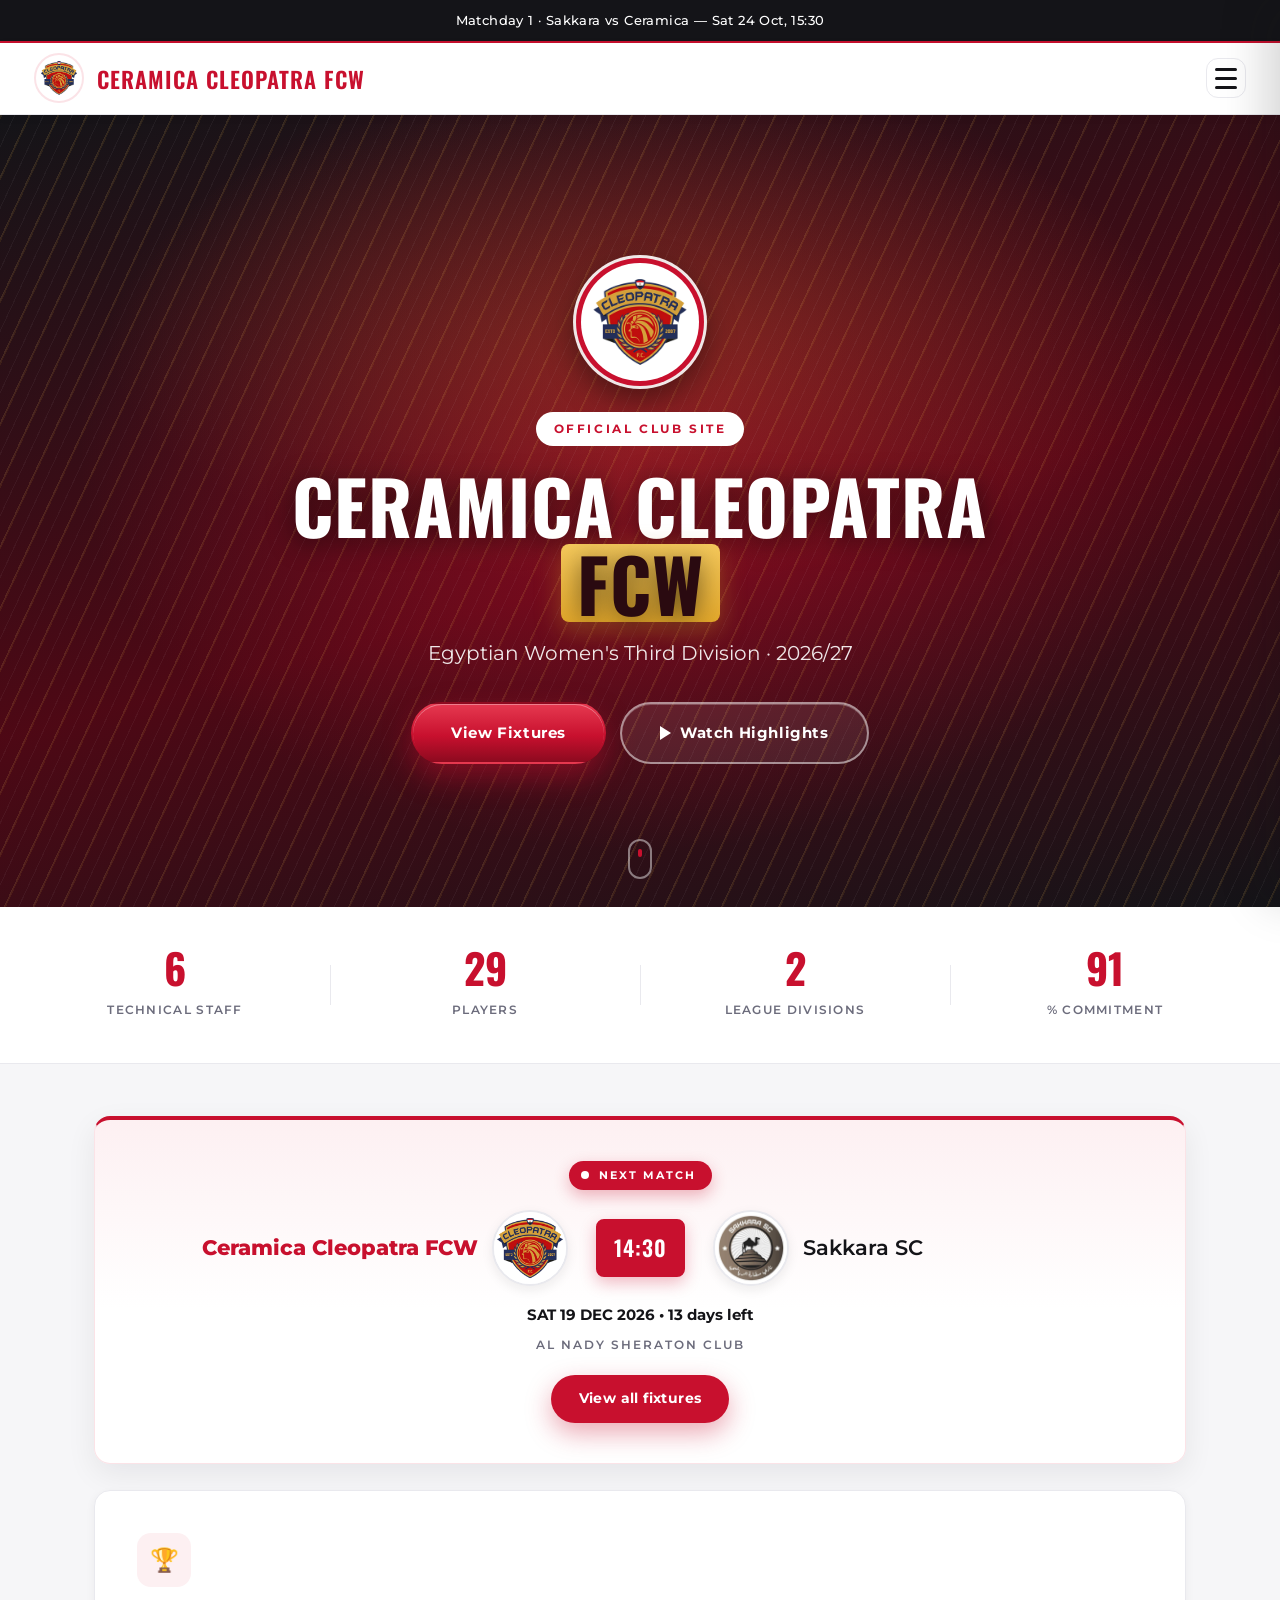
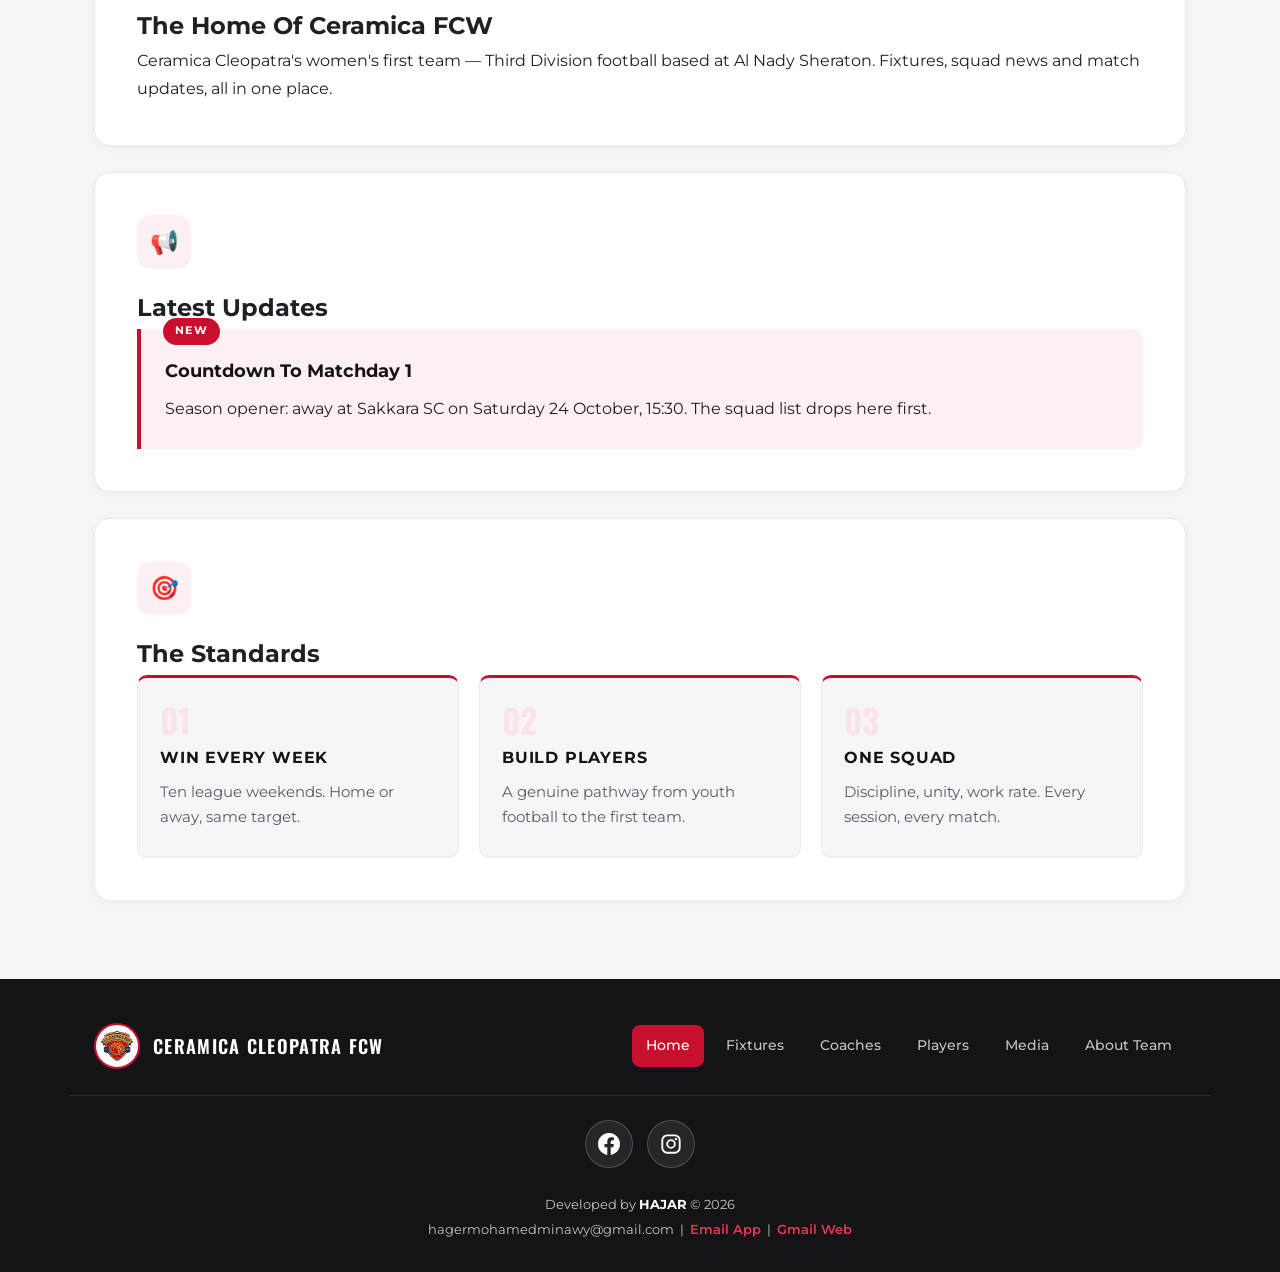
==== commit 98c09deb: "Logo gold theme, lively landing, sharp copy" ====
--- a/index.html
+++ b/index.html
@@ -21,13 +21,13 @@
   <!-- Analytics: 1) publish the site, 2) add it at dash.cloudflare.com → Web Analytics (free),
        3) paste your token below and uncomment the script. -->
   <!-- <script defer src="https://static.cloudflareinsights.com/beacon.min.js" data-cf-beacon='{"token": "PASTE_TOKEN_HERE"}'></script> -->
-  <link rel="stylesheet" href="style.css?v=12">
+  <link rel="stylesheet" href="style.css?v=13">
 </head>
 <body>
 
   <!-- Top announcement bar -->
   <div class="announcement-bar" data-i18n="announcement">
-    🔥 The 2026/27 season starts soon — follow us for fixture updates!
+    Matchday 1 · Sakkara vs Ceramica — Sat 24 Oct, 15:30
   </div>
 
   <header class="site-header">
@@ -79,7 +79,7 @@
       </div>
       <span class="hero-eyebrow" data-i18n="heroEyebrow">Official Club Site</span>
       <h1 data-i18n-html="heroTitle">Ceramica Cleopatra <span>FCW</span></h1>
-      <p data-i18n="heroSubtitle">Official Women's Football Team Page</p>
+      <p data-i18n="heroSubtitle">Egyptian Women's Third Division · 2026/27</p>
       <div class="hero-actions">
         <a href="fixtures.html" class="btn btn-red" data-i18n="viewFixtures">View Fixtures</a>
         <a href="media.html" class="btn btn-outline" data-i18n="viewMedia">Watch Highlights</a>
@@ -185,6 +185,6 @@
 
   <button id="toTop" aria-label="Back to top" title="Back to top">&uarr;</button>
 
-  <script src="script.js?v=9"></script>
+  <script src="script.js?v=10"></script>
 </body>
 </html>
--- a/style.css
+++ b/style.css
@@ -9,6 +9,8 @@
   --red-dark: #8C0A1F;
   --red-deep: #5E0514;
   --red-soft: #E63950;
+  --gold: #E3A82B;
+  --gold-soft: #F5C95C;
   --red-tint: #FDF0F2;
   --red-tint-2: #FBE3E7;
 
@@ -402,8 +404,9 @@
   inset: 0;
   z-index: 1;
   background:
-    radial-gradient(ellipse at 50% 40%, rgba(200, 16, 46, 0.5) 0%, transparent 62%),
-    linear-gradient(165deg, rgba(20, 20, 24, 0.82) 0%, rgba(94, 5, 20, 0.72) 55%, rgba(20, 20, 24, 0.9) 100%);
+    radial-gradient(60% 45% at 50% 28%, rgba(227, 168, 43, 0.16) 0%, transparent 70%),
+    radial-gradient(ellipse at 50% 42%, rgba(200, 16, 46, 0.5) 0%, transparent 62%),
+    linear-gradient(165deg, rgba(20, 20, 24, 0.86) 0%, rgba(94, 5, 20, 0.78) 55%, rgba(20, 20, 24, 0.92) 100%);
 }
 
 .hero-content {
@@ -478,11 +481,12 @@
 
 .hero-content h1 span {
   display: inline-block;
-  background: var(--white);
-  color: var(--red);
+  background: linear-gradient(180deg, var(--gold-soft), var(--gold));
+  color: #2A0A10;
   padding: 0 16px;
   border-radius: 8px;
-  transition: background 0.35s, color 0.35s;
+  box-shadow: 0 8px 26px rgba(227, 168, 43, 0.35);
+  transition: background 0.35s, color 0.35s, box-shadow 0.35s;
 }
 
 .hero-content:hover h1 span {
@@ -610,17 +614,15 @@
               inset 0 1px 0 rgba(255, 255, 255, 0.25);
 }
 
-/* subtle diagonal texture on the photo-less hero */
+/* gold speed stripes over faint white grain — big-club pattern */
 .hero-pattern {
   position: absolute;
   inset: 0;
   z-index: 1;
-  opacity: 0.04;
-  background-image: repeating-linear-gradient(
-    45deg,
-    #fff 0, #fff 1px,
-    transparent 1px, transparent 22px
-  );
+  opacity: 1;
+  background-image:
+    repeating-linear-gradient(115deg, rgba(227, 168, 43, 0.10) 0 2px, transparent 2px 26px),
+    repeating-linear-gradient(115deg, rgba(255, 255, 255, 0.045) 0 1px, transparent 1px 13px);
   pointer-events: none;
 }
 
@@ -904,7 +906,10 @@
 .page-banner-overlay {
   position: absolute;
   inset: 0;
-  background: linear-gradient(160deg, rgba(20, 20, 24, 0.86), rgba(200, 16, 46, 0.6));
+  background:
+    radial-gradient(60% 50% at 50% 40%, rgba(227, 168, 43, 0.14), transparent 70%),
+    repeating-linear-gradient(115deg, rgba(227, 168, 43, 0.08) 0 2px, transparent 2px 24px),
+    linear-gradient(160deg, rgba(20, 20, 24, 0.86), rgba(200, 16, 46, 0.6));
 }
 
 .page-banner-content {
@@ -1783,16 +1788,35 @@
 
 .next-match-badge {
   display: inline-block;
+  position: relative;
   background: var(--red);
   color: #fff;
   font-size: 0.7rem;
   font-weight: 700;
   letter-spacing: 2px;
   text-transform: uppercase;
-  padding: 5px 16px;
+  padding: 5px 16px 5px 30px;
   border-radius: 999px;
   margin-bottom: 20px;
   box-shadow: 0 6px 16px rgba(200, 16, 46, 0.3);
+}
+
+.next-match-badge::before {
+  content: '';
+  position: absolute;
+  inset-inline-start: 12px;
+  top: 50%;
+  width: 8px;
+  height: 8px;
+  border-radius: 50%;
+  background: #fff;
+  transform: translateY(-50%);
+  animation: livePulse 1.8s ease-in-out infinite;
+}
+
+@keyframes livePulse {
+  0%, 100% { opacity: 1; box-shadow: 0 0 0 0 rgba(255, 255, 255, 0.55); }
+  50% { opacity: 0.65; box-shadow: 0 0 0 6px rgba(255, 255, 255, 0); }
 }
 
 html[dir="rtl"] .next-match-badge {
@@ -2081,6 +2105,30 @@
   transform: translateY(0);
 }
 
+/* staggered hero entrance on page load */
+body.loaded .hero-logo-ring { animation: heroPop 0.7s var(--ease) both; }
+body.loaded .hero-content .hero-eyebrow { animation: heroRise 0.7s 0.1s var(--ease) both; }
+body.loaded .hero-content h1 { animation: heroRise 0.7s 0.22s var(--ease) both; }
+body.loaded .hero-content > p { animation: heroRise 0.7s 0.34s var(--ease) both; }
+body.loaded .hero-actions { animation: heroRise 0.7s 0.46s var(--ease) both; }
+
+@keyframes heroPop {
+  from { opacity: 0; transform: scale(0.6); }
+}
+
+@keyframes heroRise {
+  from { opacity: 0; transform: translateY(26px); }
+}
+
+/* slow glow pulse on the primary CTA */
+.hero-actions .btn-red { animation: ctaGlow 3s ease-in-out 1.4s infinite; }
+.hero-actions .btn-red:hover { animation-play-state: paused; }
+
+@keyframes ctaGlow {
+  0%, 100% { box-shadow: 0 12px 30px rgba(200, 16, 46, 0.45), inset 0 1px 0 rgba(255, 255, 255, 0.35); }
+  50% { box-shadow: 0 12px 40px rgba(200, 16, 46, 0.68), inset 0 1px 0 rgba(255, 255, 255, 0.35); }
+}
+
 .home-main.lang-fading,
 .page-main.lang-fading {
   opacity: 0.25;
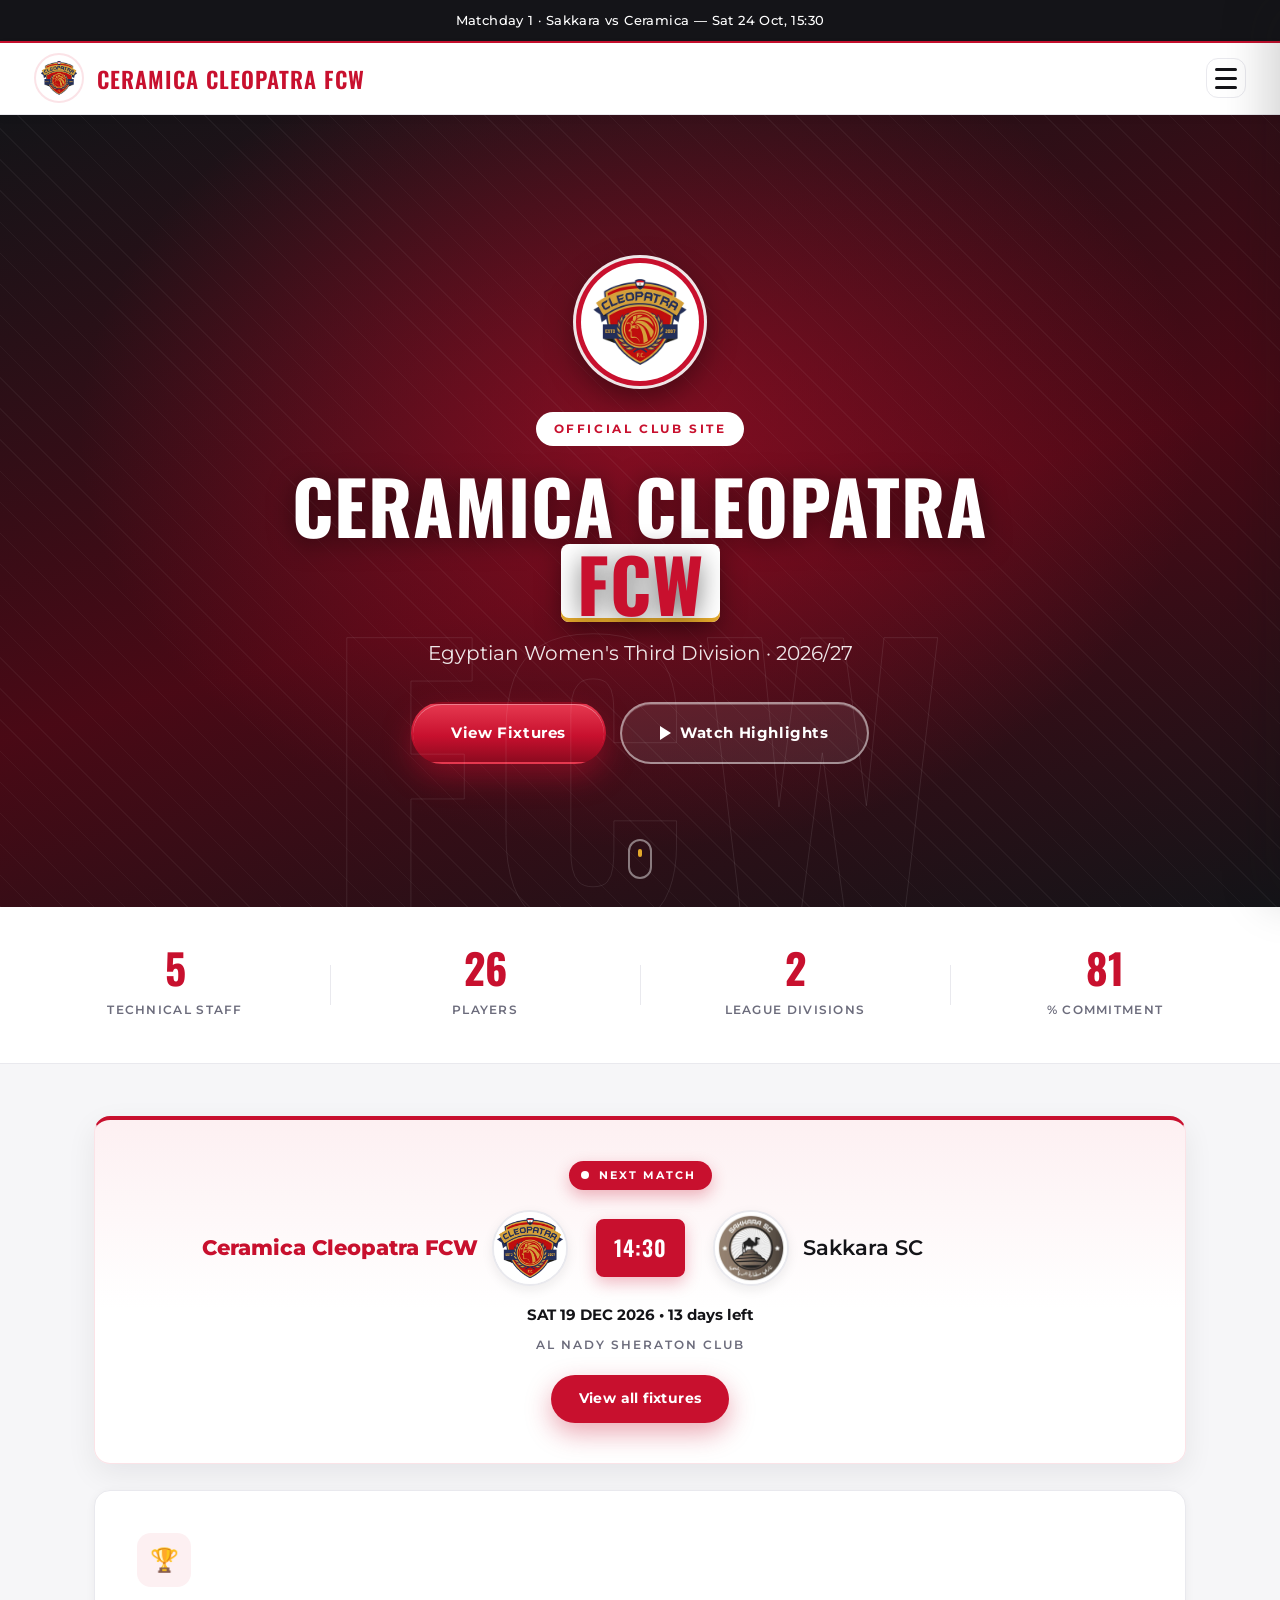
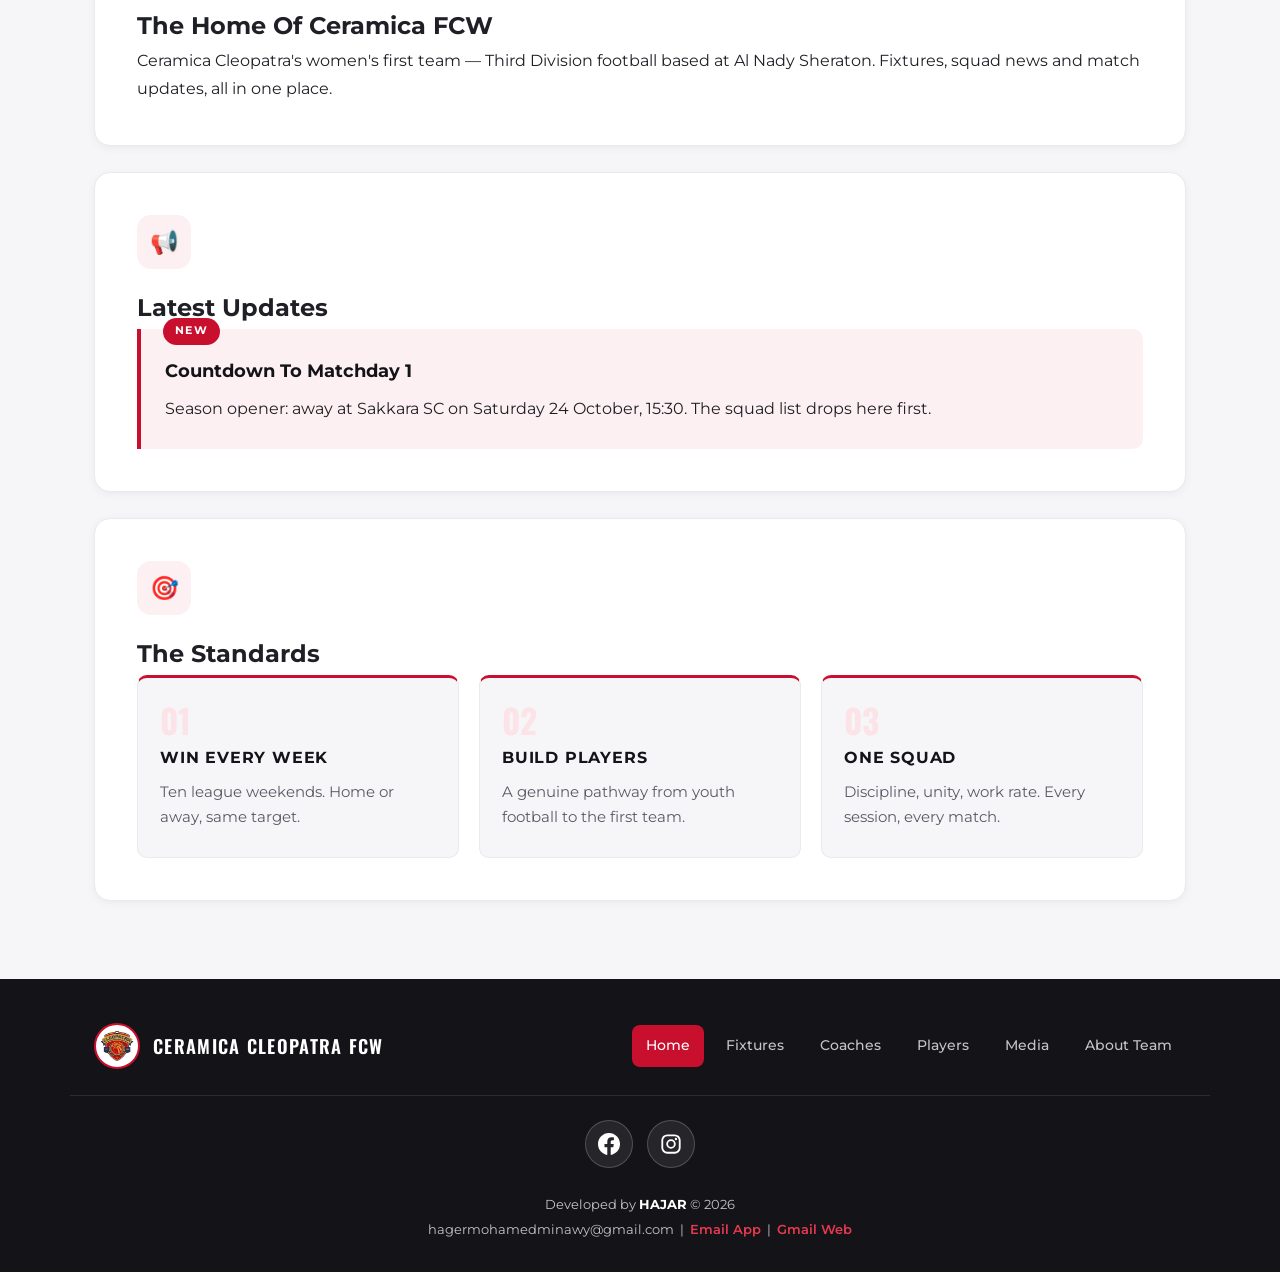
==== commit d5ac111e: "Calm hero: watermark and gold details" ====
--- a/index.html
+++ b/index.html
@@ -21,7 +21,7 @@
   <!-- Analytics: 1) publish the site, 2) add it at dash.cloudflare.com → Web Analytics (free),
        3) paste your token below and uncomment the script. -->
   <!-- <script defer src="https://static.cloudflareinsights.com/beacon.min.js" data-cf-beacon='{"token": "PASTE_TOKEN_HERE"}'></script> -->
-  <link rel="stylesheet" href="style.css?v=13">
+  <link rel="stylesheet" href="style.css?v=14">
 </head>
 <body>
 
--- a/style.css
+++ b/style.css
@@ -397,6 +397,26 @@
   background-size: cover;
   background-position: center;
   isolation: isolate;
+  overflow: hidden;
+}
+
+/* giant ghost watermark behind the hero content */
+.hero-banner::after {
+  content: 'FCW';
+  position: absolute;
+  left: 50%;
+  bottom: -3vw;
+  transform: translateX(-50%);
+  z-index: 2;
+  font-family: var(--font-display);
+  font-weight: 700;
+  font-size: clamp(9rem, 28vw, 24rem);
+  line-height: 1;
+  letter-spacing: 0.02em;
+  color: transparent;
+  -webkit-text-stroke: 1px rgba(255, 255, 255, 0.09);
+  pointer-events: none;
+  user-select: none;
 }
 
 .hero-overlay {
@@ -404,9 +424,8 @@
   inset: 0;
   z-index: 1;
   background:
-    radial-gradient(60% 45% at 50% 28%, rgba(227, 168, 43, 0.16) 0%, transparent 70%),
-    radial-gradient(ellipse at 50% 42%, rgba(200, 16, 46, 0.5) 0%, transparent 62%),
-    linear-gradient(165deg, rgba(20, 20, 24, 0.86) 0%, rgba(94, 5, 20, 0.78) 55%, rgba(20, 20, 24, 0.92) 100%);
+    radial-gradient(ellipse at 50% 40%, rgba(200, 16, 46, 0.5) 0%, transparent 62%),
+    linear-gradient(165deg, rgba(20, 20, 24, 0.82) 0%, rgba(94, 5, 20, 0.72) 55%, rgba(20, 20, 24, 0.9) 100%);
 }
 
 .hero-content {
@@ -481,11 +500,11 @@
 
 .hero-content h1 span {
   display: inline-block;
-  background: linear-gradient(180deg, var(--gold-soft), var(--gold));
-  color: #2A0A10;
+  background: var(--white);
+  color: var(--red);
   padding: 0 16px;
   border-radius: 8px;
-  box-shadow: 0 8px 26px rgba(227, 168, 43, 0.35);
+  box-shadow: 0 8px 26px rgba(0, 0, 0, 0.4), inset 0 -4px 0 var(--gold);
   transition: background 0.35s, color 0.35s, box-shadow 0.35s;
 }
 
@@ -614,15 +633,17 @@
               inset 0 1px 0 rgba(255, 255, 255, 0.25);
 }
 
-/* gold speed stripes over faint white grain — big-club pattern */
+/* subtle diagonal texture on the photo-less hero */
 .hero-pattern {
   position: absolute;
   inset: 0;
   z-index: 1;
-  opacity: 1;
-  background-image:
-    repeating-linear-gradient(115deg, rgba(227, 168, 43, 0.10) 0 2px, transparent 2px 26px),
-    repeating-linear-gradient(115deg, rgba(255, 255, 255, 0.045) 0 1px, transparent 1px 13px);
+  opacity: 0.04;
+  background-image: repeating-linear-gradient(
+    45deg,
+    #fff 0, #fff 1px,
+    transparent 1px, transparent 22px
+  );
   pointer-events: none;
 }
 
@@ -656,7 +677,7 @@
   width: 4px;
   height: 8px;
   border-radius: 3px;
-  background: var(--red);
+  background: var(--gold);
   transform: translateX(-50%);
   animation: scrollDot 1.7s ease-in-out infinite;
 }
@@ -906,10 +927,7 @@
 .page-banner-overlay {
   position: absolute;
   inset: 0;
-  background:
-    radial-gradient(60% 50% at 50% 40%, rgba(227, 168, 43, 0.14), transparent 70%),
-    repeating-linear-gradient(115deg, rgba(227, 168, 43, 0.08) 0 2px, transparent 2px 24px),
-    linear-gradient(160deg, rgba(20, 20, 24, 0.86), rgba(200, 16, 46, 0.6));
+  background: linear-gradient(160deg, rgba(20, 20, 24, 0.86), rgba(200, 16, 46, 0.6));
 }
 
 .page-banner-content {
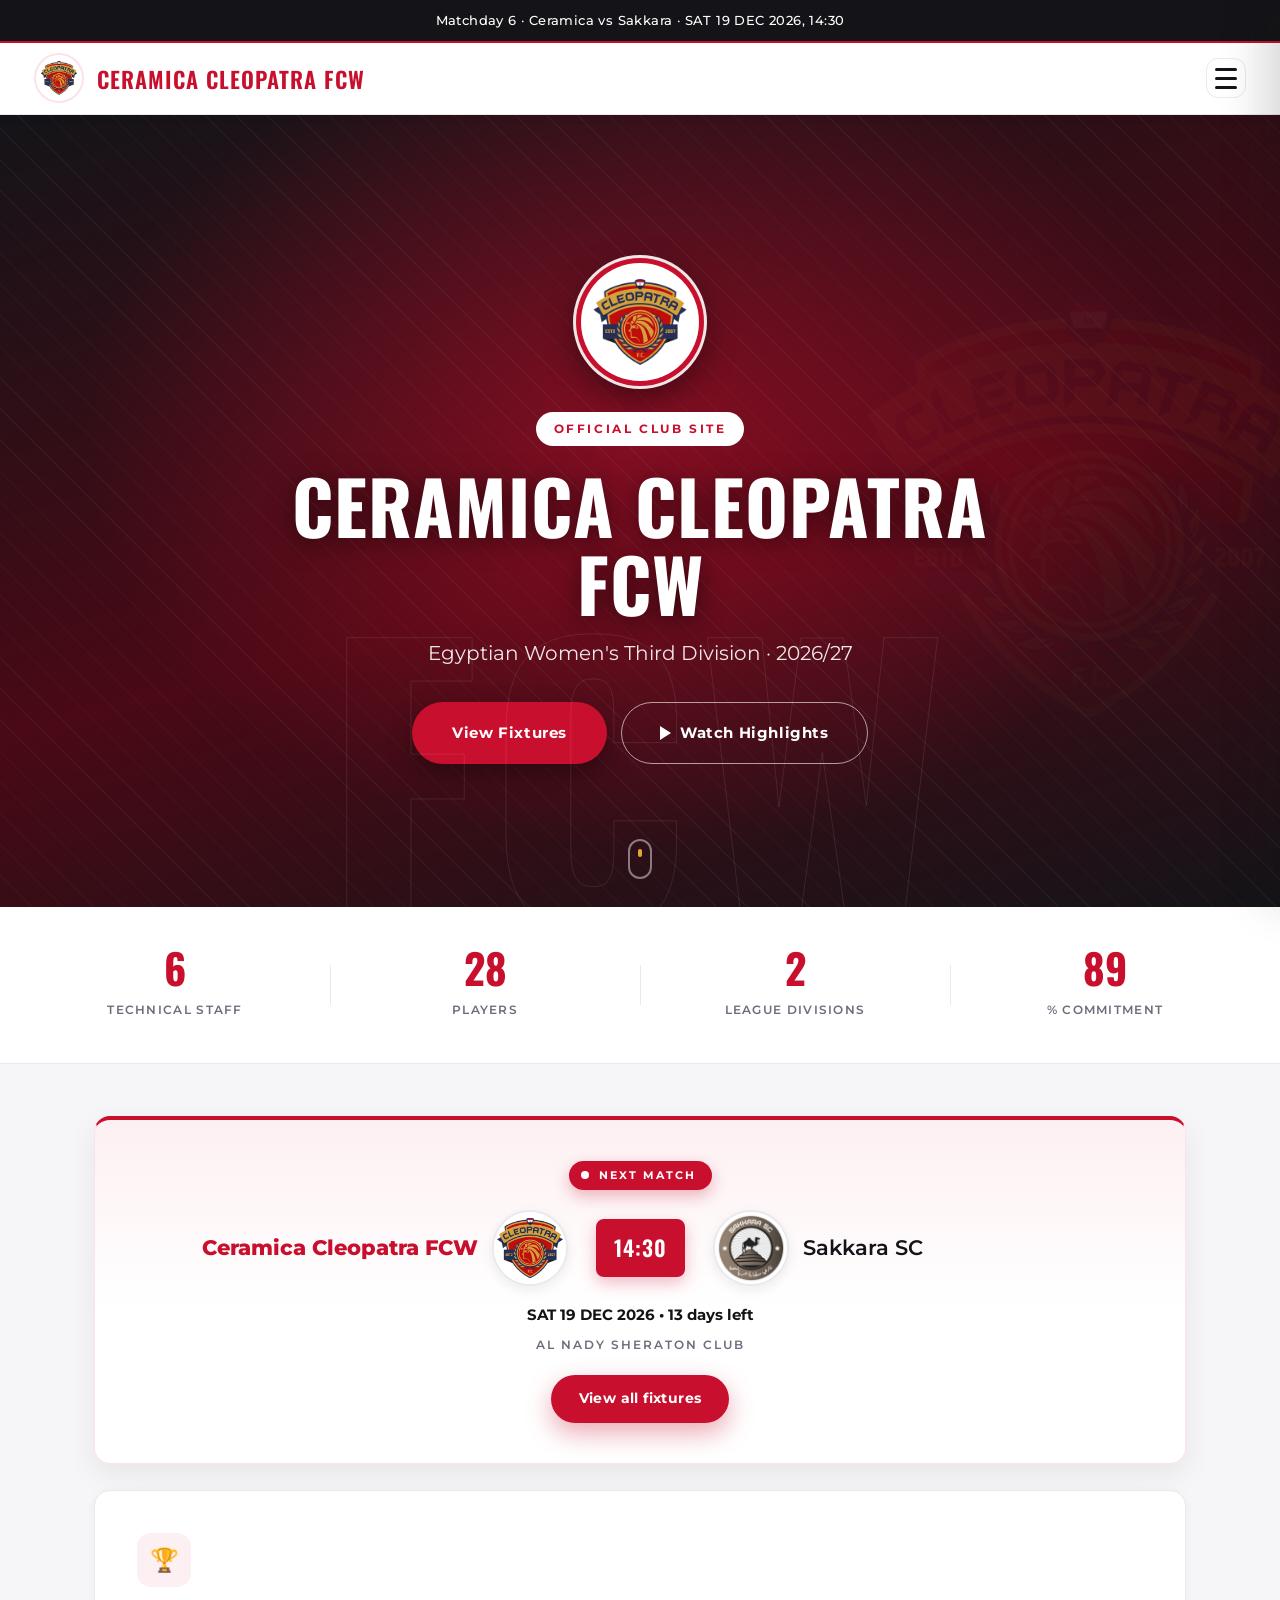
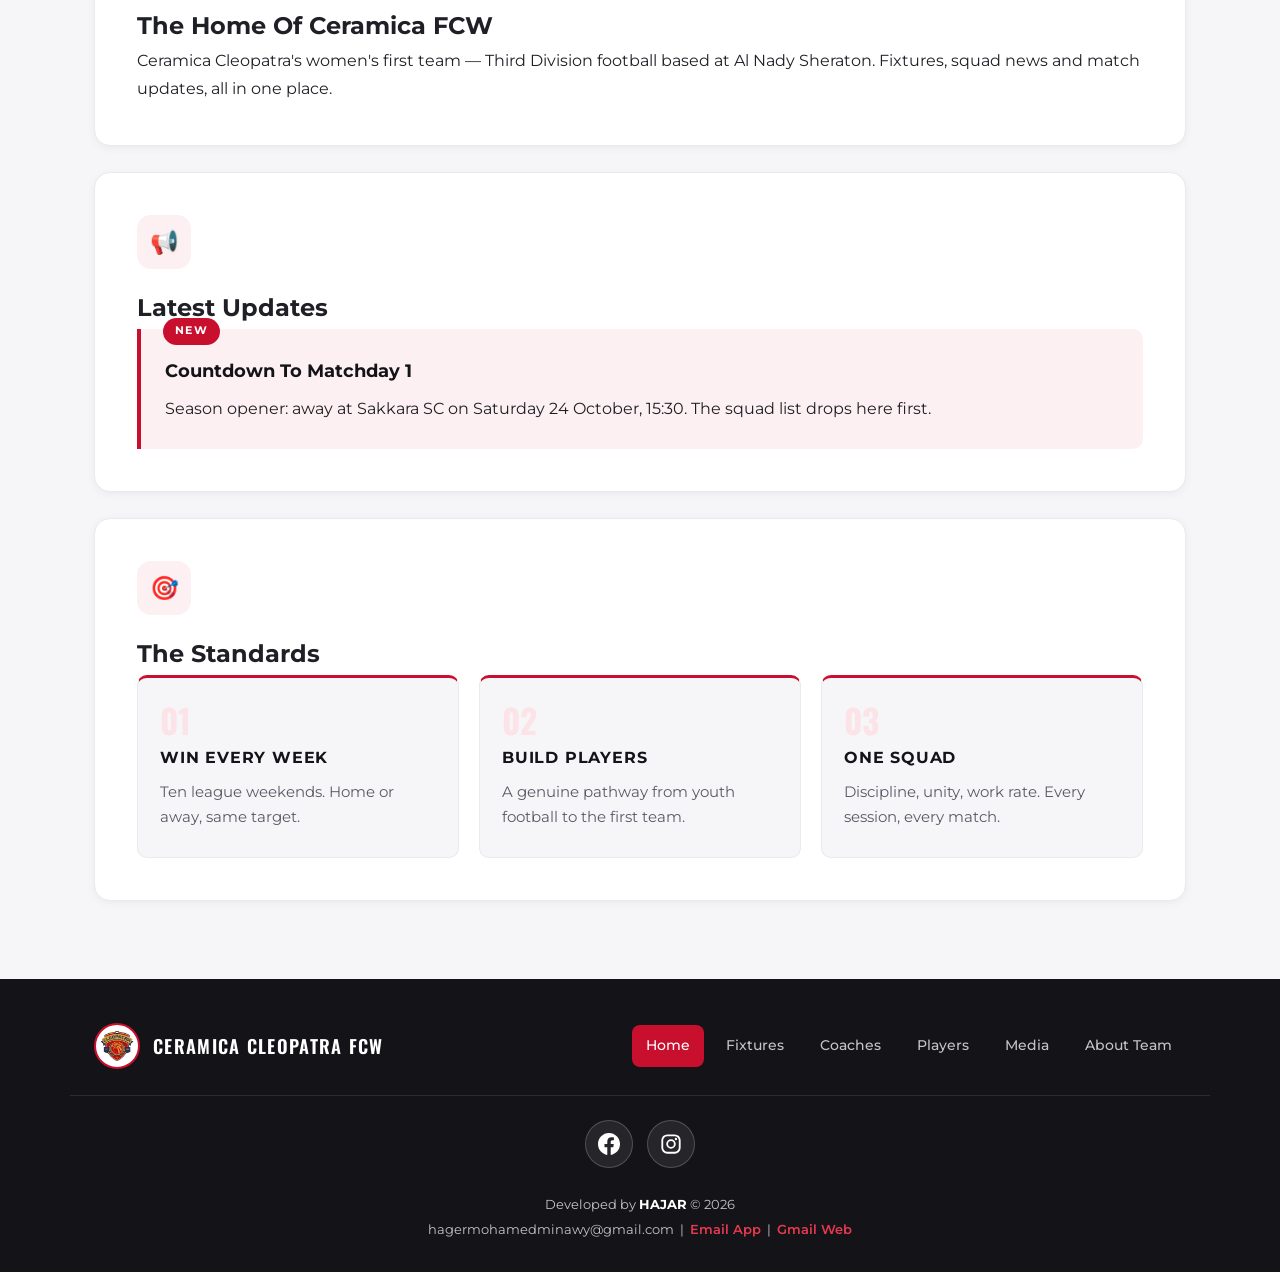
==== commit 5af59c8d: "Matte buttons, logo ghost, auto matchday bar, score-ready fixtures" ====
--- a/index.html
+++ b/index.html
@@ -21,13 +21,13 @@
   <!-- Analytics: 1) publish the site, 2) add it at dash.cloudflare.com → Web Analytics (free),
        3) paste your token below and uncomment the script. -->
   <!-- <script defer src="https://static.cloudflareinsights.com/beacon.min.js" data-cf-beacon='{"token": "PASTE_TOKEN_HERE"}'></script> -->
-  <link rel="stylesheet" href="style.css?v=14">
+  <link rel="stylesheet" href="style.css?v=15">
 </head>
 <body>
 
   <!-- Top announcement bar -->
-  <div class="announcement-bar" data-i18n="announcement">
-    Matchday 1 · Sakkara vs Ceramica — Sat 24 Oct, 15:30
+  <div class="announcement-bar" id="matchdayBar">
+    Ceramica Cleopatra FCW · Season 2026/27
   </div>
 
   <header class="site-header">
@@ -185,6 +185,6 @@
 
   <button id="toTop" aria-label="Back to top" title="Back to top">&uarr;</button>
 
-  <script src="script.js?v=10"></script>
+  <script src="script.js?v=11"></script>
 </body>
 </html>
--- a/style.css
+++ b/style.css
@@ -499,18 +499,12 @@
 }
 
 .hero-content h1 span {
-  display: inline-block;
-  background: var(--white);
-  color: var(--red);
-  padding: 0 16px;
-  border-radius: 8px;
-  box-shadow: 0 8px 26px rgba(0, 0, 0, 0.4), inset 0 -4px 0 var(--gold);
-  transition: background 0.35s, color 0.35s, box-shadow 0.35s;
-}
-
-.hero-content:hover h1 span {
-  background: var(--red);
-  color: var(--white);
+  display: inline;
+  background: none;
+  color: inherit;
+  padding: 0;
+  border-radius: 0;
+  box-shadow: none;
 }
 
 .hero-content > p {
@@ -585,37 +579,20 @@
 }
 
 .hero-actions .btn-red {
-  background: linear-gradient(180deg, var(--red-soft), var(--red) 55%, var(--red-dark));
-  box-shadow: 0 12px 30px rgba(200, 16, 46, 0.45),
-              inset 0 1px 0 rgba(255, 255, 255, 0.35);
-}
-
-/* shine sweep across the primary button */
-.hero-actions .btn-red::after {
-  content: '';
-  position: absolute;
-  top: 0;
-  bottom: 0;
-  left: -90px;
-  width: 60px;
-  z-index: 1;
-  background: linear-gradient(105deg, transparent, rgba(255, 255, 255, 0.55), transparent);
-  transform: skewX(-20deg);
-  transition: left 0.65s ease;
-  pointer-events: none;
-}
-
-.hero-actions .btn-red:hover::after {
-  left: calc(100% + 50px);
+  background: var(--red);
+  box-shadow: 0 10px 24px rgba(0, 0, 0, 0.35);
+}
+
+.hero-actions .btn-red:hover {
+  background: var(--red-dark);
+  box-shadow: 0 12px 26px rgba(0, 0, 0, 0.4);
 }
 
 /* frosted-glass ghost button with play wedge */
 .hero-actions .btn-outline {
-  background: rgba(255, 255, 255, 0.08);
-  -webkit-backdrop-filter: blur(12px);
-  backdrop-filter: blur(12px);
-  border-color: rgba(255, 255, 255, 0.5);
-  box-shadow: inset 0 1px 0 rgba(255, 255, 255, 0.22);
+  background: transparent;
+  border: 1.5px solid rgba(255, 255, 255, 0.6);
+  box-shadow: none;
 }
 
 .hero-actions .btn-outline::before {
@@ -629,8 +606,7 @@
 }
 
 .hero-actions .btn-outline:hover {
-  box-shadow: 0 14px 32px rgba(200, 16, 46, 0.5),
-              inset 0 1px 0 rgba(255, 255, 255, 0.25);
+  box-shadow: 0 14px 32px rgba(200, 16, 46, 0.5);
 }
 
 /* subtle diagonal texture on the photo-less hero */
@@ -644,6 +620,21 @@
     #fff 0, #fff 1px,
     transparent 1px, transparent 22px
   );
+  pointer-events: none;
+}
+
+/* giant faint club crest watermark */
+.hero-banner::before {
+  content: '';
+  position: absolute;
+  right: -5vw;
+  top: 50%;
+  transform: translateY(-50%);
+  width: clamp(300px, 40vw, 540px);
+  aspect-ratio: 1;
+  z-index: 1;
+  background: url('logo.png') center/contain no-repeat;
+  opacity: 0.14;
   pointer-events: none;
 }
 
@@ -2138,15 +2129,6 @@
   from { opacity: 0; transform: translateY(26px); }
 }
 
-/* slow glow pulse on the primary CTA */
-.hero-actions .btn-red { animation: ctaGlow 3s ease-in-out 1.4s infinite; }
-.hero-actions .btn-red:hover { animation-play-state: paused; }
-
-@keyframes ctaGlow {
-  0%, 100% { box-shadow: 0 12px 30px rgba(200, 16, 46, 0.45), inset 0 1px 0 rgba(255, 255, 255, 0.35); }
-  50% { box-shadow: 0 12px 40px rgba(200, 16, 46, 0.68), inset 0 1px 0 rgba(255, 255, 255, 0.35); }
-}
-
 .home-main.lang-fading,
 .page-main.lang-fading {
   opacity: 0.25;
@@ -2194,6 +2176,7 @@
   .hero-actions { flex-direction: column; align-items: stretch; gap: 10px; }
   .hero-actions .btn { padding: 13px 20px; font-size: 0.88rem; }
   .hero-scroll-hint { display: none; }
+  .hero-banner::before { width: 230px; right: -70px; opacity: 0.1; }
   .btn { width: 100%; }
 
   /* lightbox fits small screens */
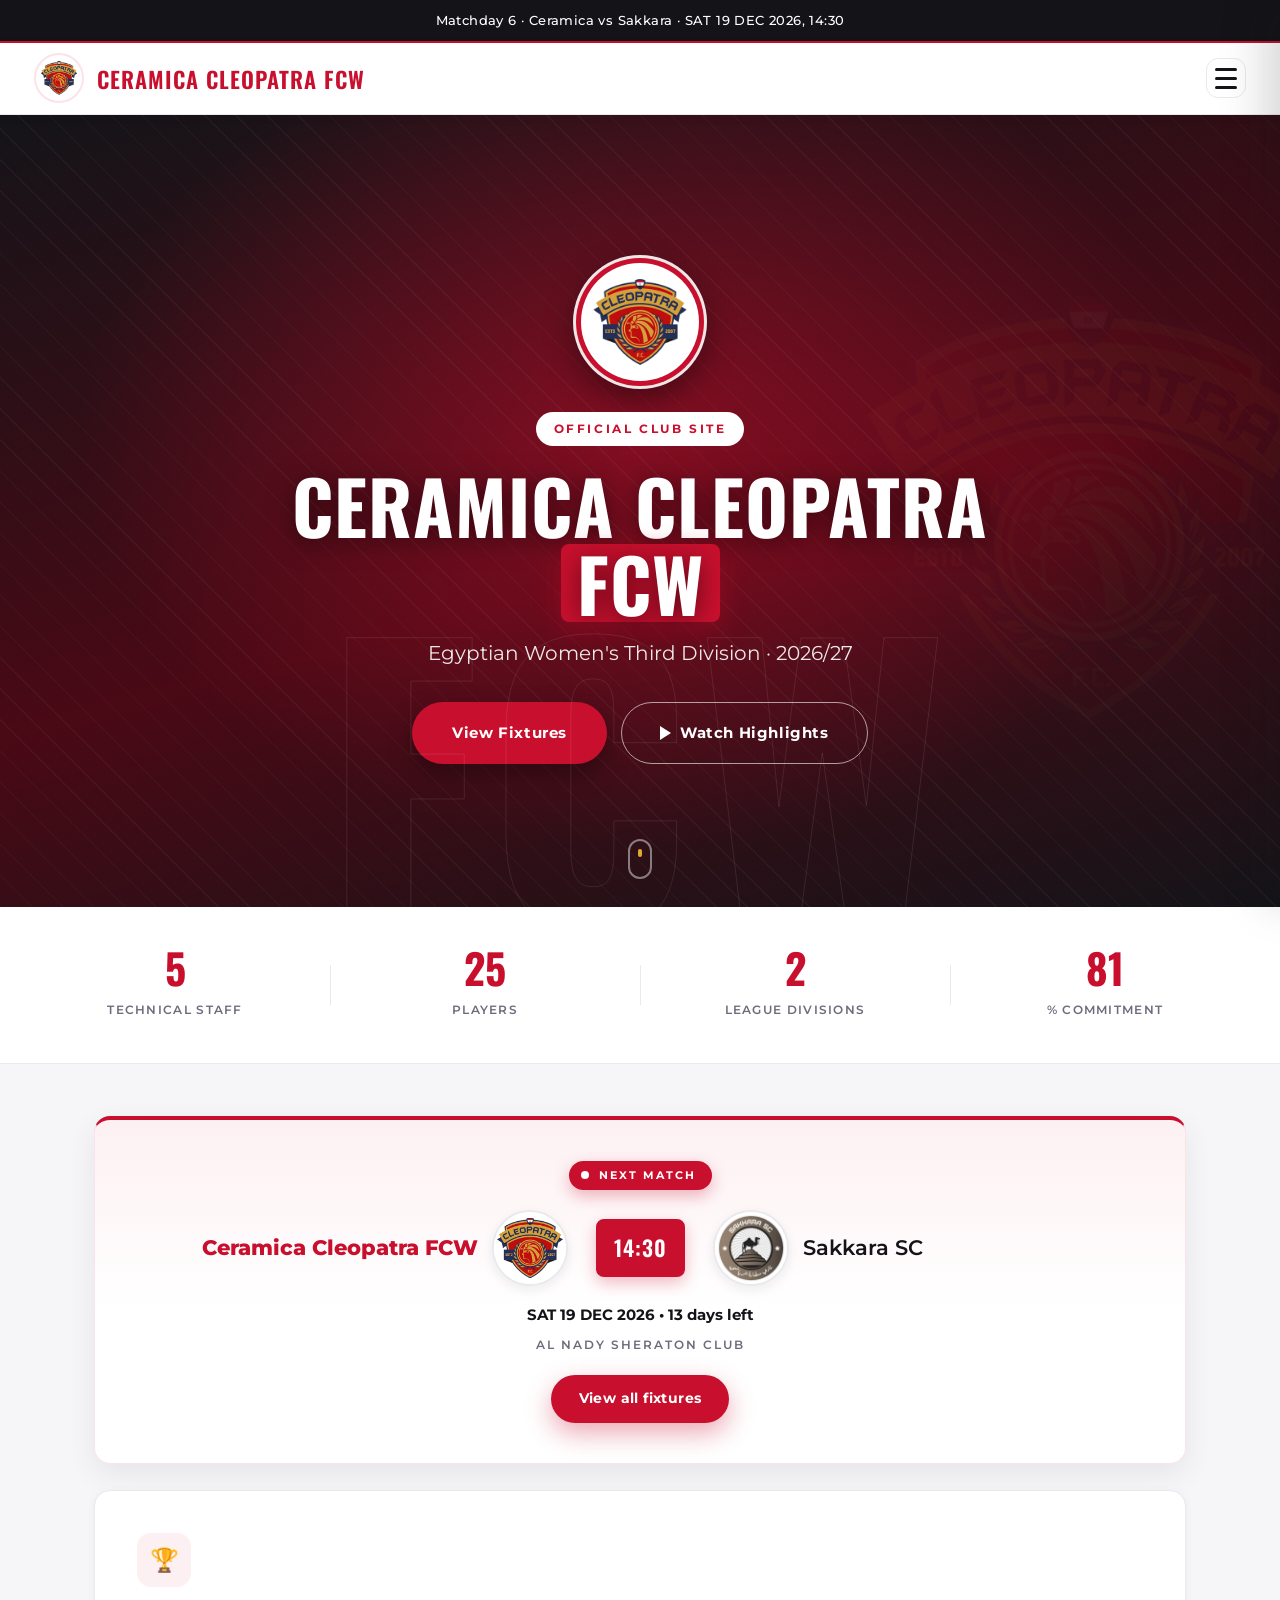
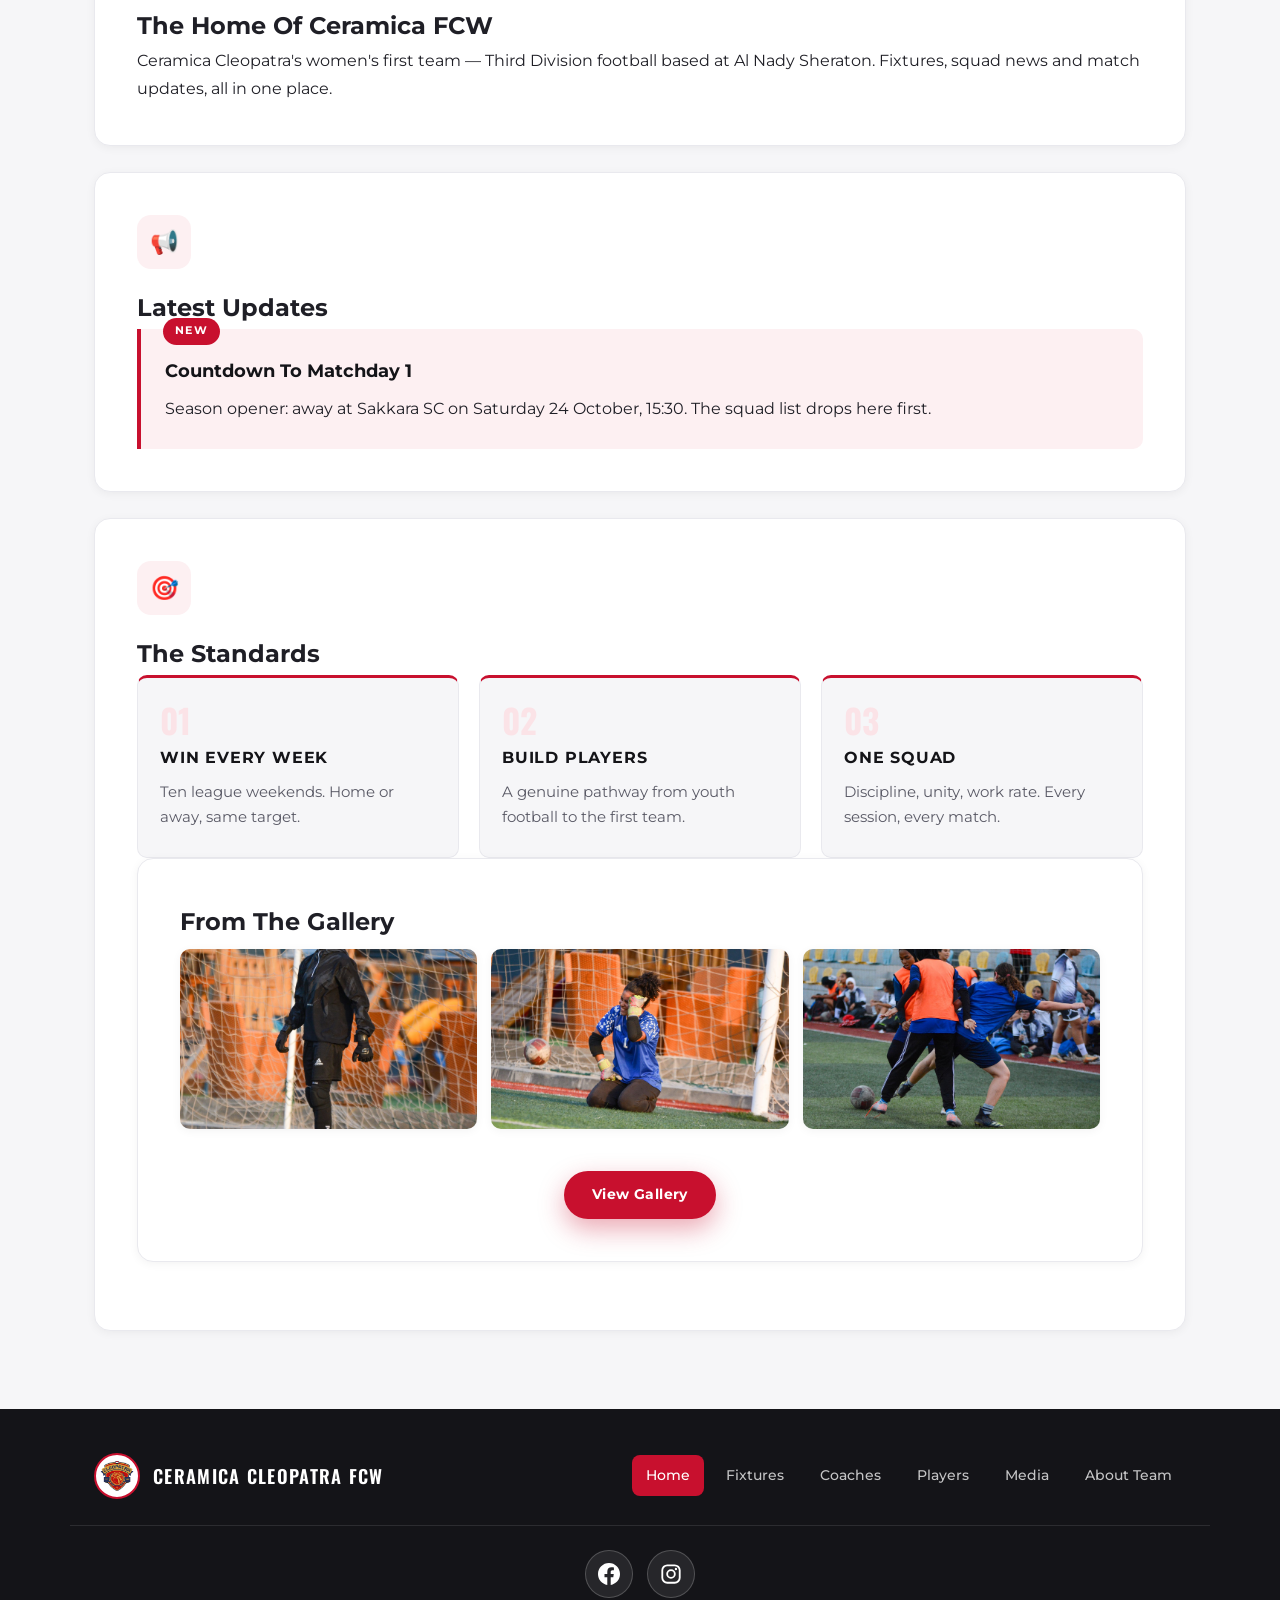
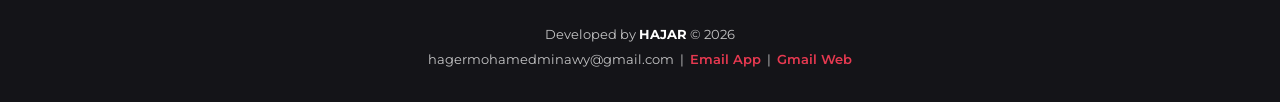
==== commit 5da8bd51: "Calm hero, last-result card, home gallery" ====
--- a/index.html
+++ b/index.html
@@ -21,7 +21,7 @@
   <!-- Analytics: 1) publish the site, 2) add it at dash.cloudflare.com → Web Analytics (free),
        3) paste your token below and uncomment the script. -->
   <!-- <script defer src="https://static.cloudflareinsights.com/beacon.min.js" data-cf-beacon='{"token": "PASTE_TOKEN_HERE"}'></script> -->
-  <link rel="stylesheet" href="style.css?v=15">
+  <link rel="stylesheet" href="style.css?v=16">
 </head>
 <body>
 
@@ -109,6 +109,7 @@
 
   <main class="home-main">
     <div id="next-match"></div>
+    <div id="last-result"></div>
 
     <div class="content-box fade-in-up">
       <div class="content-icon">🏆</div>
@@ -146,6 +147,16 @@
           <p data-i18n="pillar3Text">Cultivating a united, disciplined squad culture dedicated to continuous improvement.</p>
         </div>
       </div>
+    <div class="content-box fade-in-up">
+      <h2 data-i18n="fromGallery">From The Gallery</h2>
+      <div class="home-gallery">
+        <a href="media.html" class="home-shot"><img src="team 17.jpeg" alt="Team photo" loading="lazy"></a>
+        <a href="media.html" class="home-shot"><img src="team 18.jpeg" alt="Match action" loading="lazy"></a>
+        <a href="media.html" class="home-shot"><img src="team 11.jpeg" alt="Squad photo" loading="lazy"></a>
+      </div>
+      <div class="text-center">
+        <a href="media.html" class="btn btn-red btn-sm" data-i18n="viewGallery">View Gallery</a>
+      </div>
     </div>
   </main>
 
@@ -185,6 +196,6 @@
 
   <button id="toTop" aria-label="Back to top" title="Back to top">&uarr;</button>
 
-  <script src="script.js?v=11"></script>
+  <script src="script.js?v=12"></script>
 </body>
 </html>
--- a/style.css
+++ b/style.css
@@ -499,12 +499,23 @@
 }
 
 .hero-content h1 span {
-  display: inline;
-  background: none;
-  color: inherit;
-  padding: 0;
-  border-radius: 0;
-  box-shadow: none;
+  display: inline-block;
+  background: var(--red);
+  color: #fff;
+  padding: 0 16px;
+  border-radius: 8px;
+  box-shadow: 0 8px 26px rgba(200, 16, 46, 0.45);
+  transition: background 0.35s, color 0.35s, box-shadow 0.35s;
+}
+
+.hero-content:hover h1 span {
+  background: var(--white);
+  color: var(--red);
+}
+
+.hero-content:hover h1 span {
+  background: var(--white);
+  color: var(--red);
 }
 
 .hero-content > p {
@@ -1860,6 +1871,38 @@
   margin: 0;
 }
 
+/* last-result card (reuses fixture + next-match styles) */
+.result-card { border-top-color: var(--gold); }
+.result-card .fixture-time { font-size: 1.6rem; }
+.result-card .next-match-badge { padding: 5px 16px; }
+.result-card .next-match-badge::before { display: none; }
+
+/* home gallery strip */
+.home-gallery {
+  display: grid;
+  grid-template-columns: repeat(3, 1fr);
+  gap: 14px;
+  margin: 6px 0 22px;
+}
+
+.home-shot {
+  display: block;
+  height: 180px;
+  border-radius: var(--radius-sm);
+  overflow: hidden;
+  box-shadow: var(--shadow-sm);
+}
+
+.home-shot img {
+  width: 100%;
+  height: 100%;
+  object-fit: cover;
+  transition: transform 0.5s var(--ease);
+}
+
+.home-shot:hover img { transform: scale(1.06); }
+.text-center { text-align: center; }
+
 /* ============================================================
    Back to top
    ============================================================ */
@@ -2176,6 +2219,7 @@
   .hero-actions { flex-direction: column; align-items: stretch; gap: 10px; }
   .hero-actions .btn { padding: 13px 20px; font-size: 0.88rem; }
   .hero-scroll-hint { display: none; }
+  .home-shot { height: 120px; }
   .hero-banner::before { width: 230px; right: -70px; opacity: 0.1; }
   .btn { width: 100%; }
 
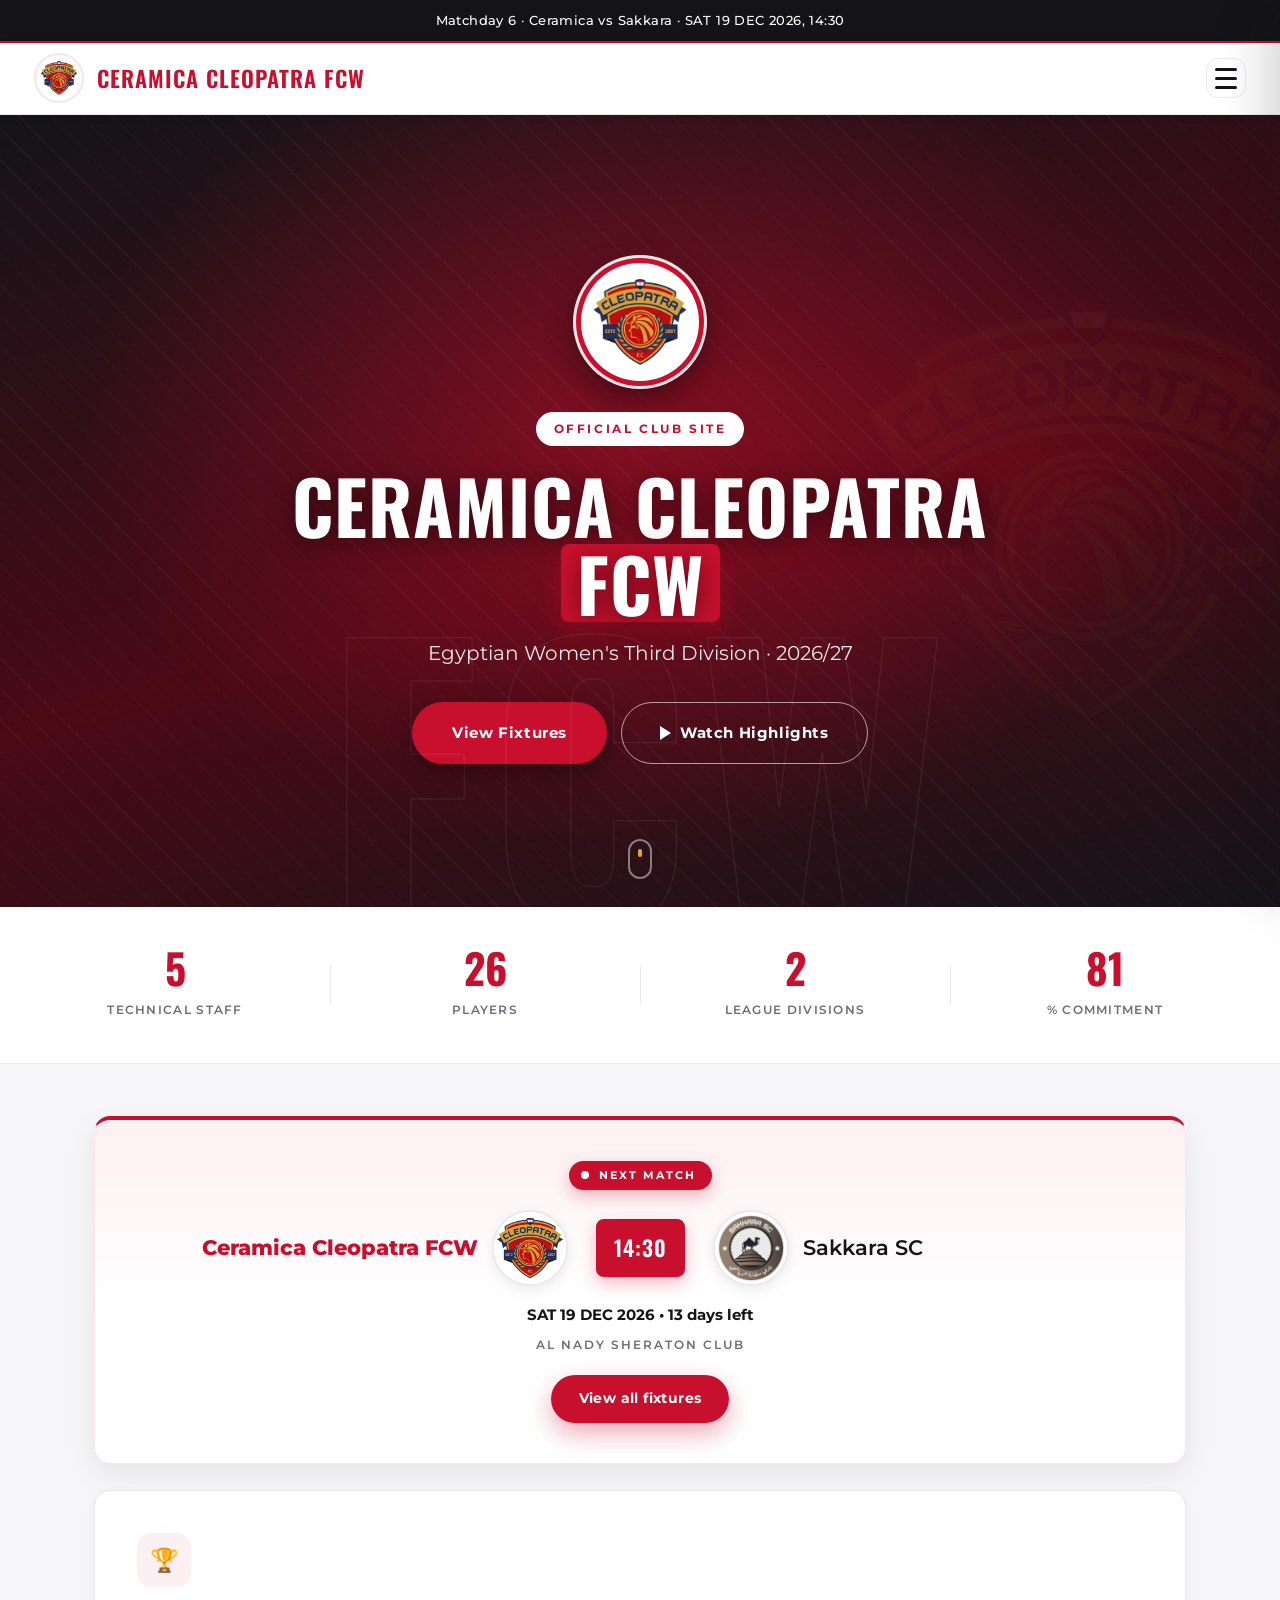
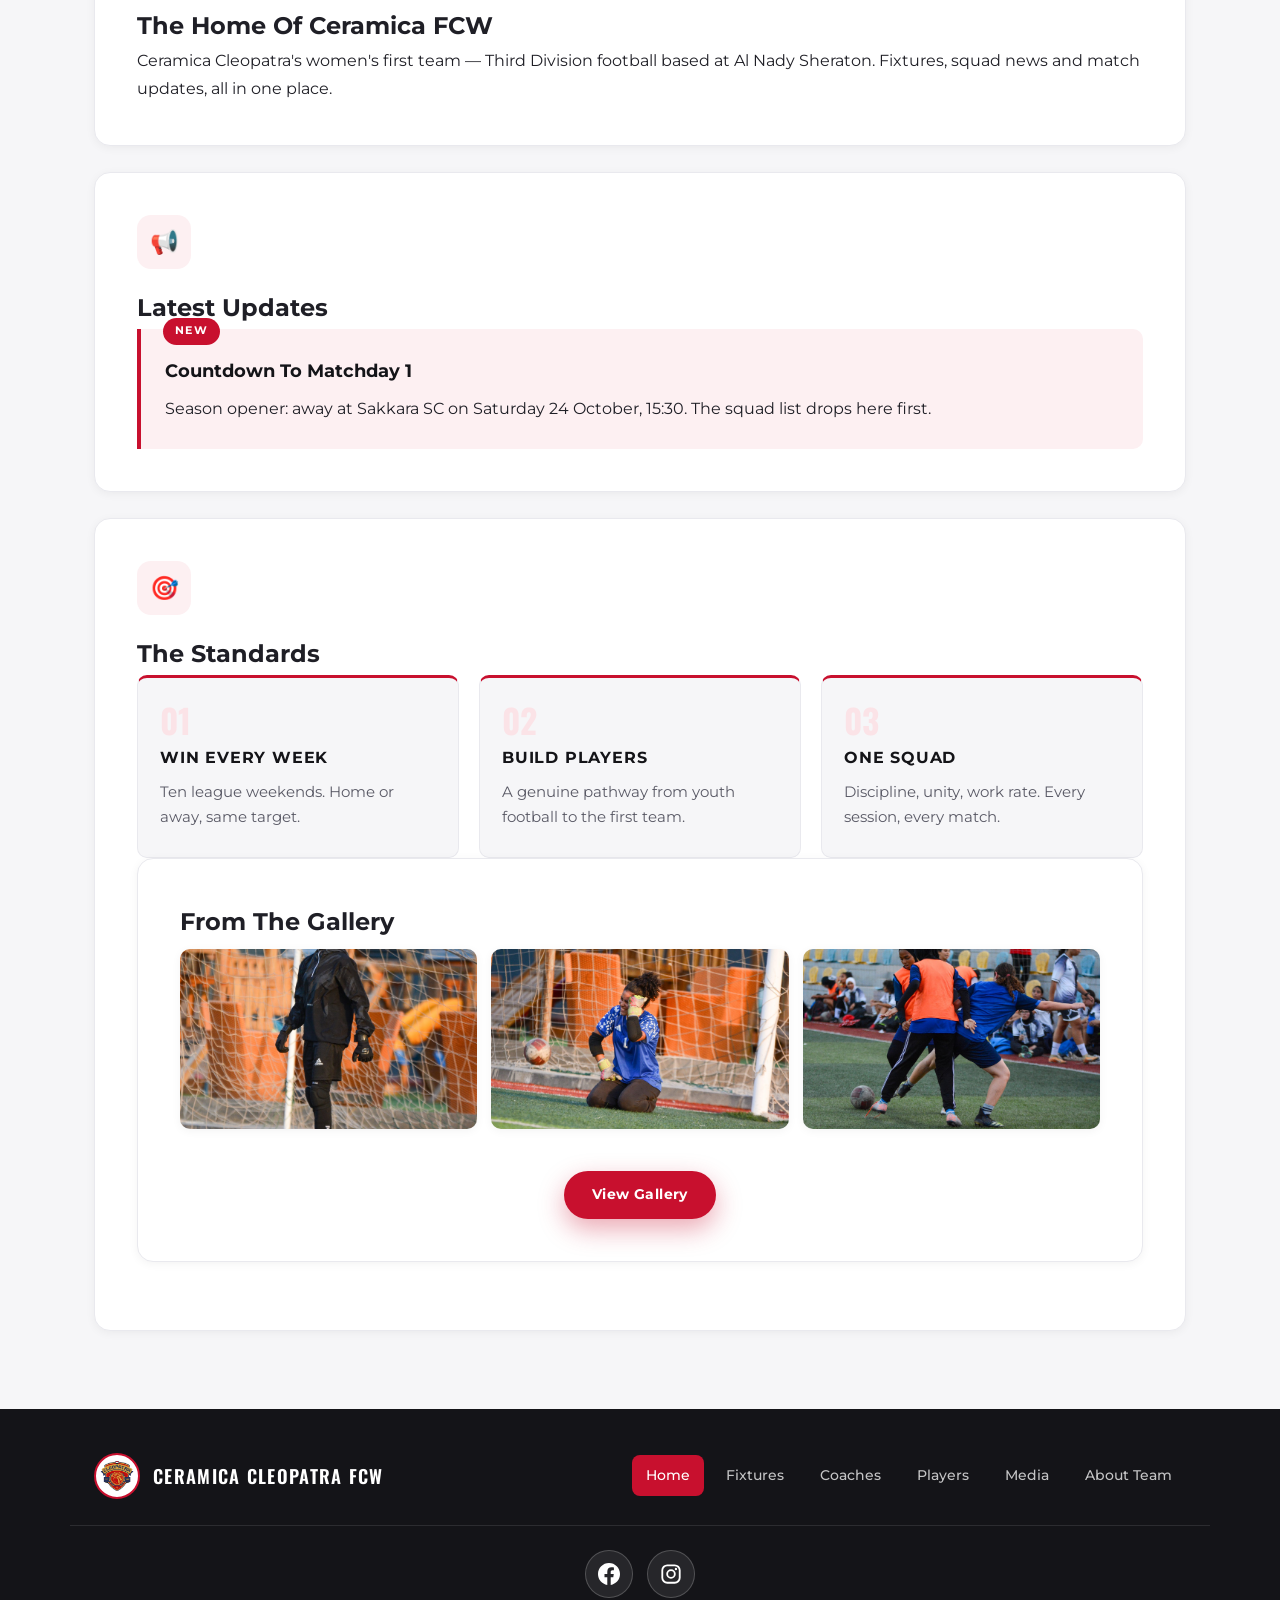
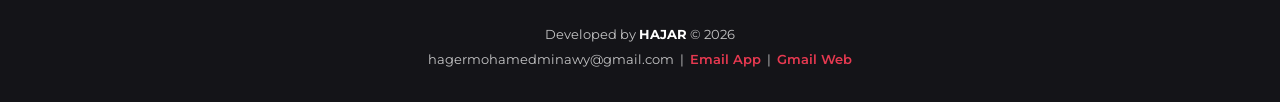
==== commit 8344e7ab: "Shrinking header, logo glides center on scroll" ====
--- a/index.html
+++ b/index.html
@@ -21,7 +21,7 @@
   <!-- Analytics: 1) publish the site, 2) add it at dash.cloudflare.com → Web Analytics (free),
        3) paste your token below and uncomment the script. -->
   <!-- <script defer src="https://static.cloudflareinsights.com/beacon.min.js" data-cf-beacon='{"token": "PASTE_TOKEN_HERE"}'></script> -->
-  <link rel="stylesheet" href="style.css?v=16">
+  <link rel="stylesheet" href="style.css?v=17">
 </head>
 <body>
 
@@ -196,6 +196,6 @@
 
   <button id="toTop" aria-label="Back to top" title="Back to top">&uarr;</button>
 
-  <script src="script.js?v=12"></script>
+  <script src="script.js?v=13"></script>
 </body>
 </html>
--- a/style.css
+++ b/style.css
@@ -119,9 +119,36 @@
   top: 0;
   z-index: 100;
   box-shadow: var(--shadow-sm);
+  transition: height 0.35s var(--ease), box-shadow 0.35s;
+}
+
+/* compact state on scroll: title fades out, logo centers */
+.site-header.scrolled {
+  height: 58px;
+  box-shadow: var(--shadow);
+}
+
+.site-header.scrolled .brand-logo {
+  position: absolute;
+  left: 50%;
+  top: 50%;
+  transform: translate(-50%, -50%);
+}
+
+.site-header.scrolled .brand-logo img {
+  height: 42px;
+  width: 42px;
+}
+
+.site-header.scrolled .brand-title {
+  opacity: 0;
+  max-width: 0;
+  visibility: hidden;
+  transition: opacity 0.25s, max-width 0.35s var(--ease), visibility 0s 0.35s;
 }
 
 .brand-logo {
+  position: relative;
   display: flex;
   align-items: center;
   gap: 13px;
@@ -138,7 +165,8 @@
   border: 2px solid var(--red-tint-2);
   cursor: pointer;
   transition: background 0.35s var(--ease), border-color 0.35s var(--ease),
-              transform 0.35s var(--ease), box-shadow 0.35s var(--ease);
+              transform 0.35s var(--ease), box-shadow 0.35s var(--ease),
+              width 0.35s var(--ease), height 0.35s var(--ease);
 }
 
 /* LOGO HOVER: red instead of white */
@@ -150,6 +178,11 @@
 }
 
 .brand-title {
+  position: absolute;
+  inset-inline-start: calc(100% + 13px);
+  top: 50%;
+  transform: translateY(-50%);
+  max-width: min(320px, 52vw);
   font-family: var(--font-display);
   font-size: clamp(1rem, 2.4vw, 1.4rem);
   font-weight: 600;
@@ -160,6 +193,7 @@
   white-space: nowrap;
   overflow: hidden;
   text-overflow: ellipsis;
+  transition: opacity 0.3s, max-width 0.35s var(--ease);
 }
 
 .brand-title::first-line {
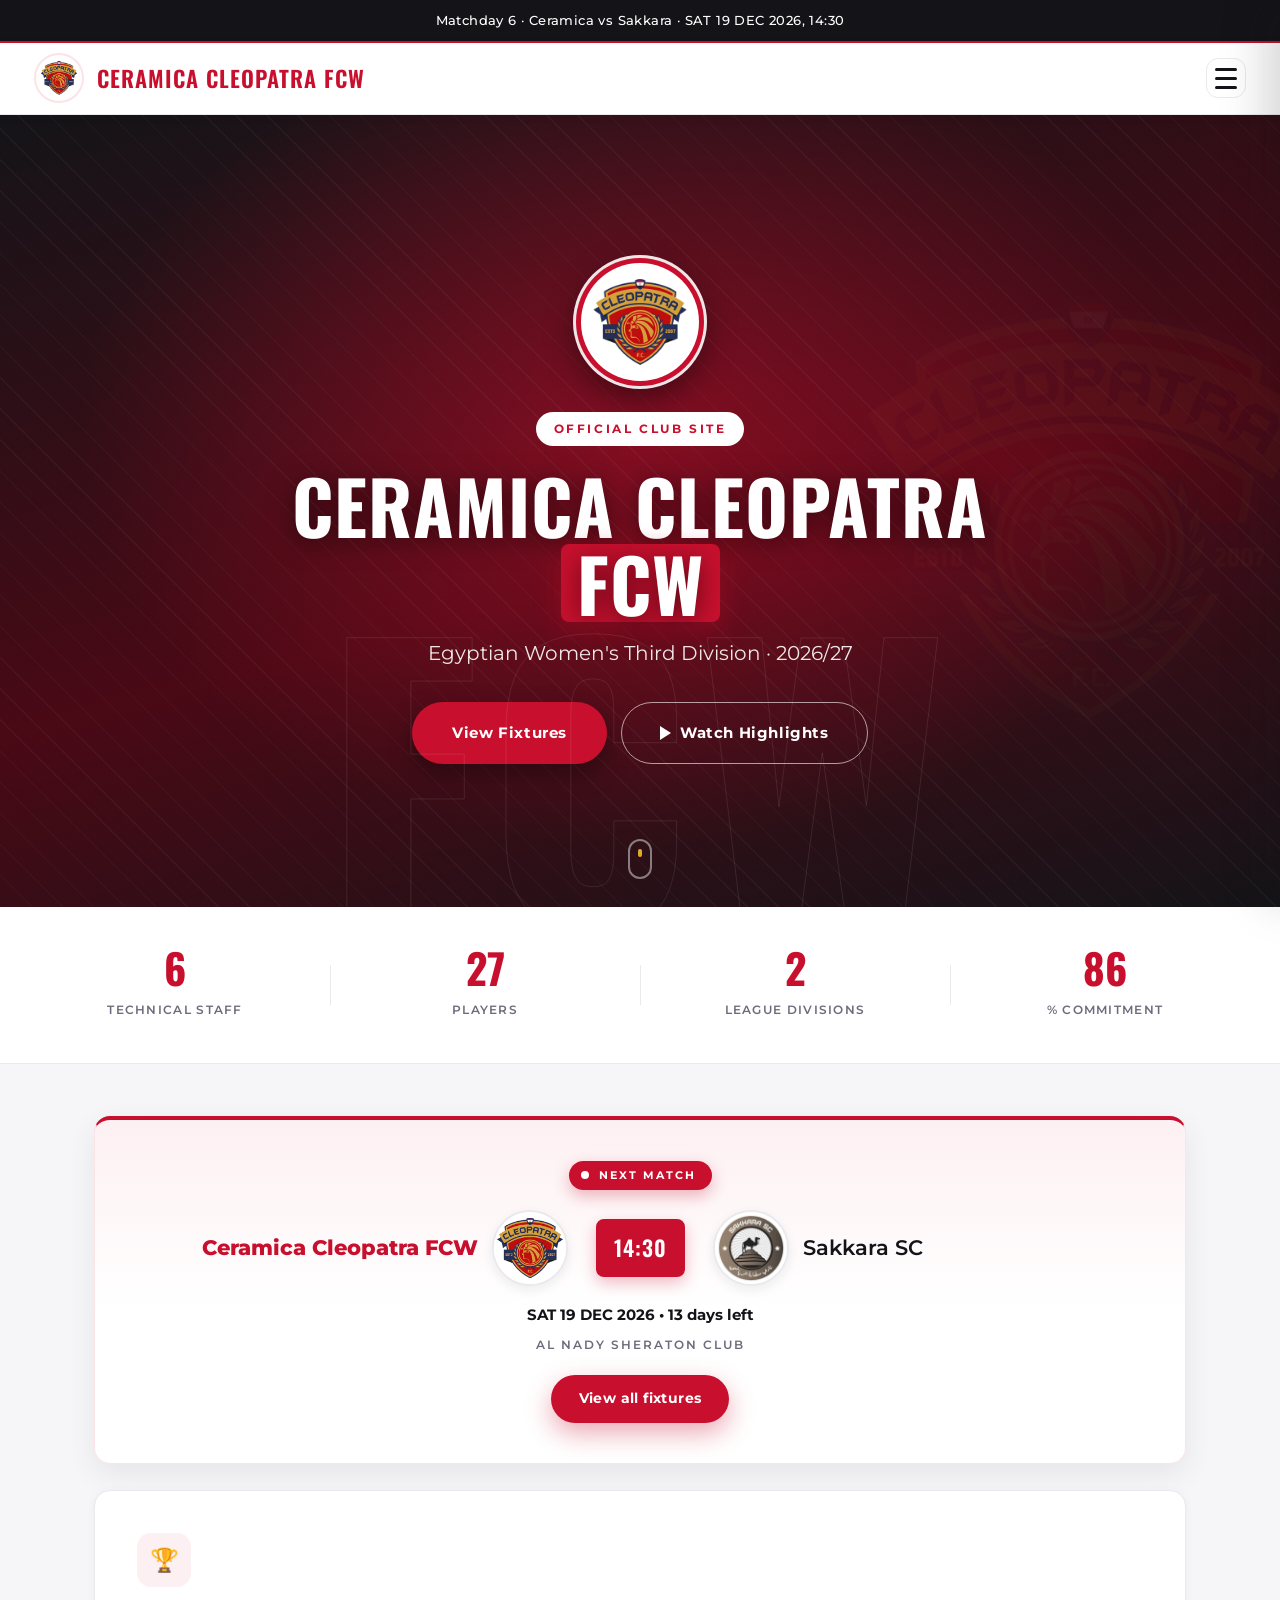
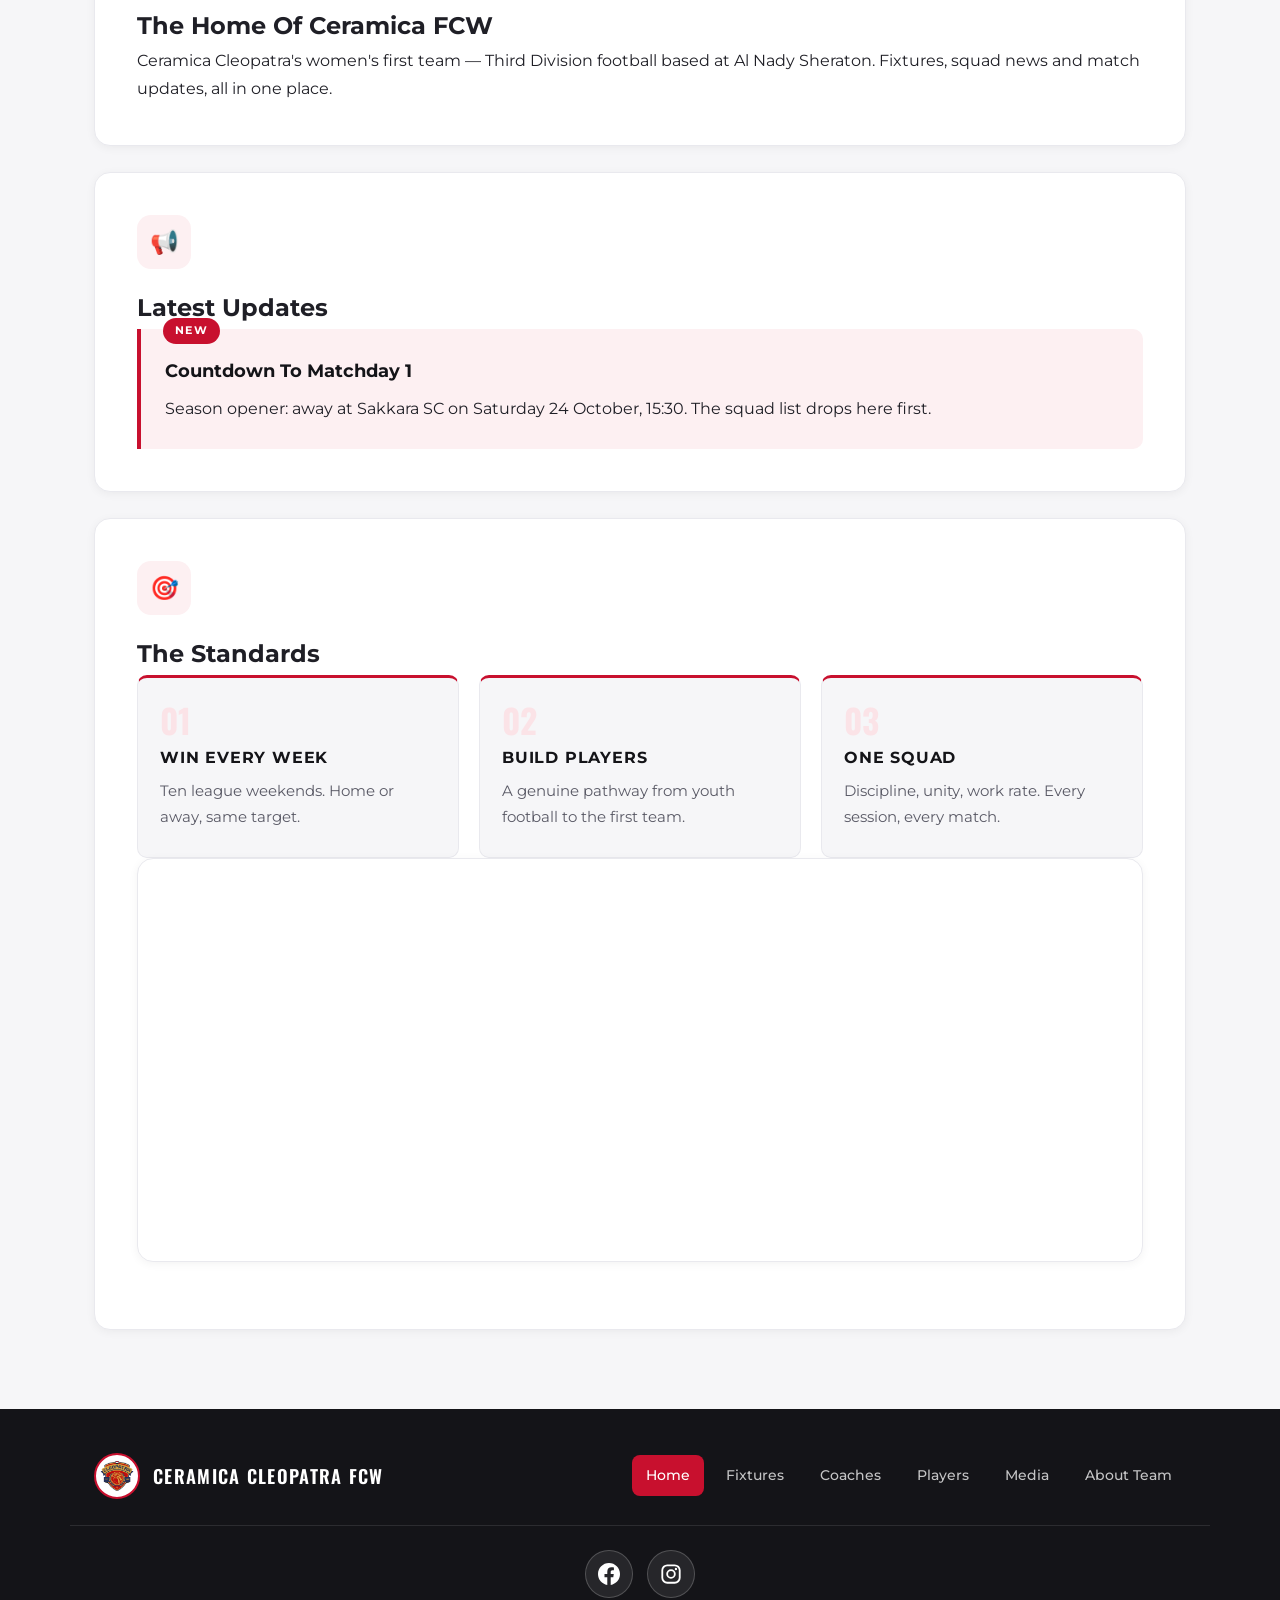
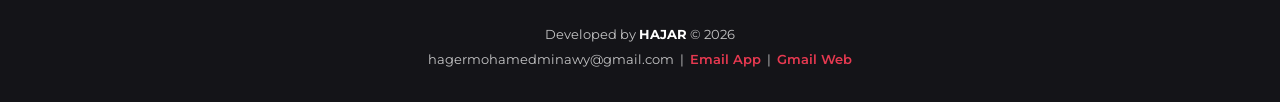
==== commit 19b02f19: "RTL fixes, hamburger pinned right, smoother scrolling" ====
--- a/index.html
+++ b/index.html
@@ -21,7 +21,7 @@
   <!-- Analytics: 1) publish the site, 2) add it at dash.cloudflare.com → Web Analytics (free),
        3) paste your token below and uncomment the script. -->
   <!-- <script defer src="https://static.cloudflareinsights.com/beacon.min.js" data-cf-beacon='{"token": "PASTE_TOKEN_HERE"}'></script> -->
-  <link rel="stylesheet" href="style.css?v=17">
+  <link rel="stylesheet" href="style.css?v=18">
 </head>
 <body>
 
@@ -196,6 +196,6 @@
 
   <button id="toTop" aria-label="Back to top" title="Back to top">&uarr;</button>
 
-  <script src="script.js?v=13"></script>
+  <script src="script.js?v=14"></script>
 </body>
 </html>
--- a/style.css
+++ b/style.css
@@ -119,6 +119,7 @@
   top: 0;
   z-index: 100;
   box-shadow: var(--shadow-sm);
+  direction: ltr; /* hamburger stays right in every language */
   transition: height 0.35s var(--ease), box-shadow 0.35s;
 }
 
@@ -309,8 +310,8 @@
   color: var(--ink);
   font-size: 1.1rem;
   font-weight: 600;
-  border-left: 4px solid transparent;
-  transition: background 0.25s, color 0.25s, border-color 0.25s, padding-left 0.25s;
+  border-inline-start: 4px solid transparent;
+  transition: background 0.25s, color 0.25s, border-color 0.25s, padding-inline-start 0.25s;
 }
 
 .drawer-menu li a::before {
@@ -329,8 +330,8 @@
 .drawer-menu li a:hover {
   background: var(--red-tint);
   color: var(--red-dark);
-  border-left-color: var(--red);
-  padding-left: 36px;
+  border-inline-start-color: var(--red);
+  padding-inline-start: 36px;
 }
 
 .drawer-menu li a:hover::before {
@@ -342,7 +343,7 @@
 .drawer-menu li a.active {
   background: var(--red-tint);
   color: var(--red-dark);
-  border-left-color: var(--red);
+  border-inline-start-color: var(--red);
 }
 
 .drawer-menu li a.active::before {
@@ -860,8 +861,11 @@
 .news-item {
   position: relative;
   background: var(--red-tint);
-  border-left: 4px solid var(--red);
-  border-radius: 0 var(--radius-sm) var(--radius-sm) 0;
+  border-inline-start: 4px solid var(--red);
+  border-start-start-radius: 0;
+  border-end-start-radius: 0;
+  border-start-end-radius: var(--radius-sm);
+  border-end-end-radius: var(--radius-sm);
   padding: 26px 24px;
   transition: background 0.35s, transform 0.35s var(--ease);
 }
@@ -1849,7 +1853,8 @@
   font-weight: 700;
   letter-spacing: 2px;
   text-transform: uppercase;
-  padding: 5px 16px 5px 30px;
+  padding: 5px 16px;
+  padding-inline-start: 30px;
   border-radius: 999px;
   margin-bottom: 20px;
   box-shadow: 0 6px 16px rgba(200, 16, 46, 0.3);
@@ -2411,6 +2416,16 @@
   }
 }
 
+/* skip offscreen work for buttery scrolling */
+.masonry-item,
+.fixture-card,
+.staff-card,
+.profile-card,
+.content-box {
+  content-visibility: auto;
+  contain-intrinsic-size: auto 320px;
+}
+
 /* --- Reduced motion --- */
 @media (prefers-reduced-motion: reduce) {
   *,
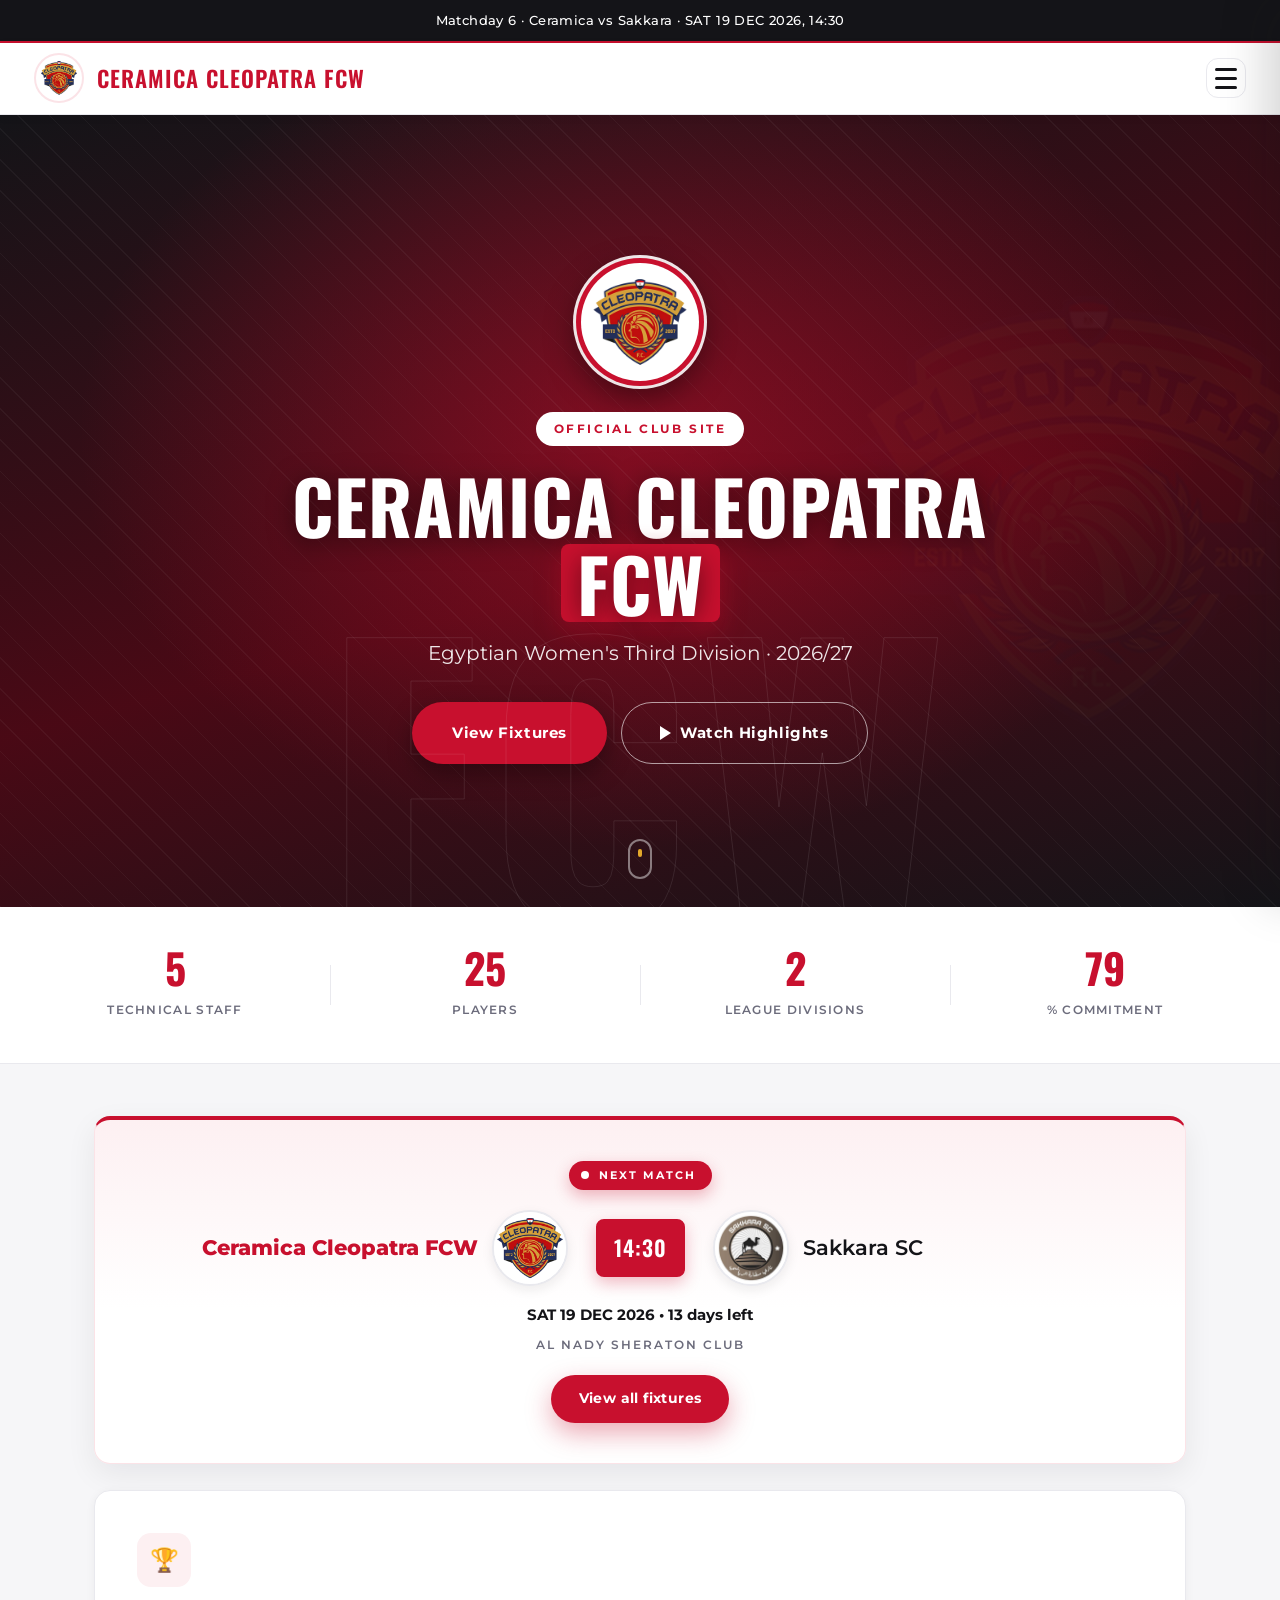
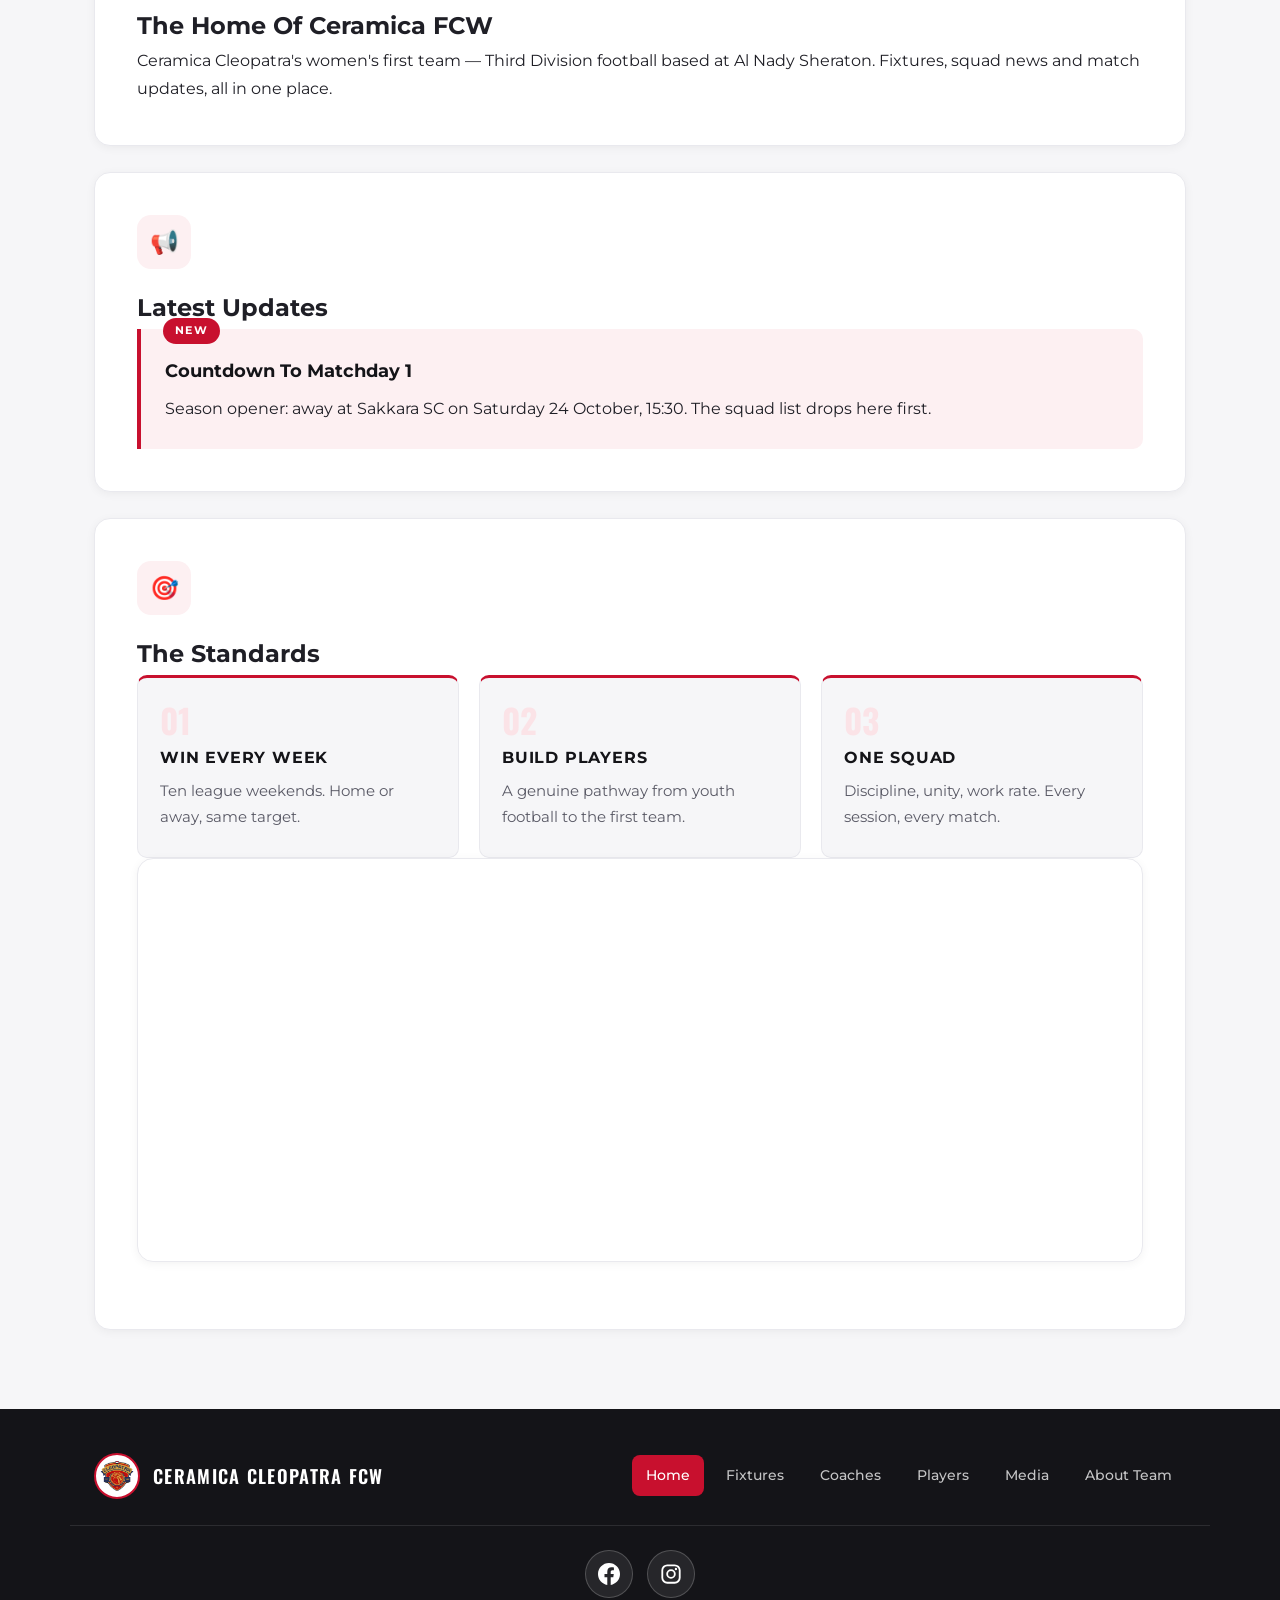
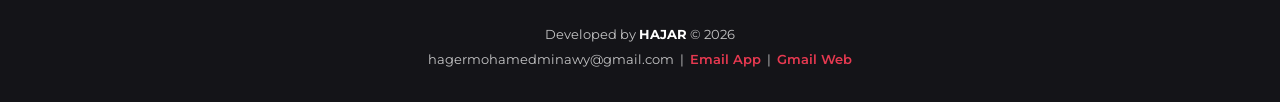
==== commit 2a9414a8: "RTL fixes, pinned hamburger, smoother scrolling" ====
--- a/index.html
+++ b/index.html
@@ -21,7 +21,7 @@
   <!-- Analytics: 1) publish the site, 2) add it at dash.cloudflare.com → Web Analytics (free),
        3) paste your token below and uncomment the script. -->
   <!-- <script defer src="https://static.cloudflareinsights.com/beacon.min.js" data-cf-beacon='{"token": "PASTE_TOKEN_HERE"}'></script> -->
-  <link rel="stylesheet" href="style.css?v=18">
+  <link rel="stylesheet" href="style.css?v=19">
 </head>
 <body>
 
--- a/style.css
+++ b/style.css
@@ -119,7 +119,7 @@
   top: 0;
   z-index: 100;
   box-shadow: var(--shadow-sm);
-  direction: ltr; /* hamburger stays right in every language */
+  transform: translateZ(0); /* own layer: sticky bar paints once */
   transition: height 0.35s var(--ease), box-shadow 0.35s;
 }
 
@@ -127,6 +127,7 @@
 .site-header.scrolled {
   height: 58px;
   box-shadow: var(--shadow);
+  justify-content: flex-end; /* lone hamburger keeps its edge */
 }
 
 .site-header.scrolled .brand-logo {
@@ -2426,6 +2427,30 @@
   contain-intrinsic-size: auto 320px;
 }
 
+/* touch devices: no sticky hover lifts or zooms (also cheaper to scroll) */
+@media (hover: none) {
+  .fixture-card:hover,
+  .staff-card:hover,
+  .profile-card:hover,
+  .content-box:hover,
+  .pillar-card:hover,
+  .value-item:hover,
+  .masonry-item:hover,
+  .video-card:hover,
+  .next-match-card:hover {
+    transform: none;
+    box-shadow: var(--shadow-sm);
+  }
+
+  .staff-card:hover .staff-card-photo img,
+  .profile-card:hover .profile-img-wrapper img,
+  .masonry-item:hover img,
+  .home-shot:hover img,
+  .fixture-card:hover .club-badge {
+    transform: none;
+  }
+}
+
 /* --- Reduced motion --- */
 @media (prefers-reduced-motion: reduce) {
   *,
